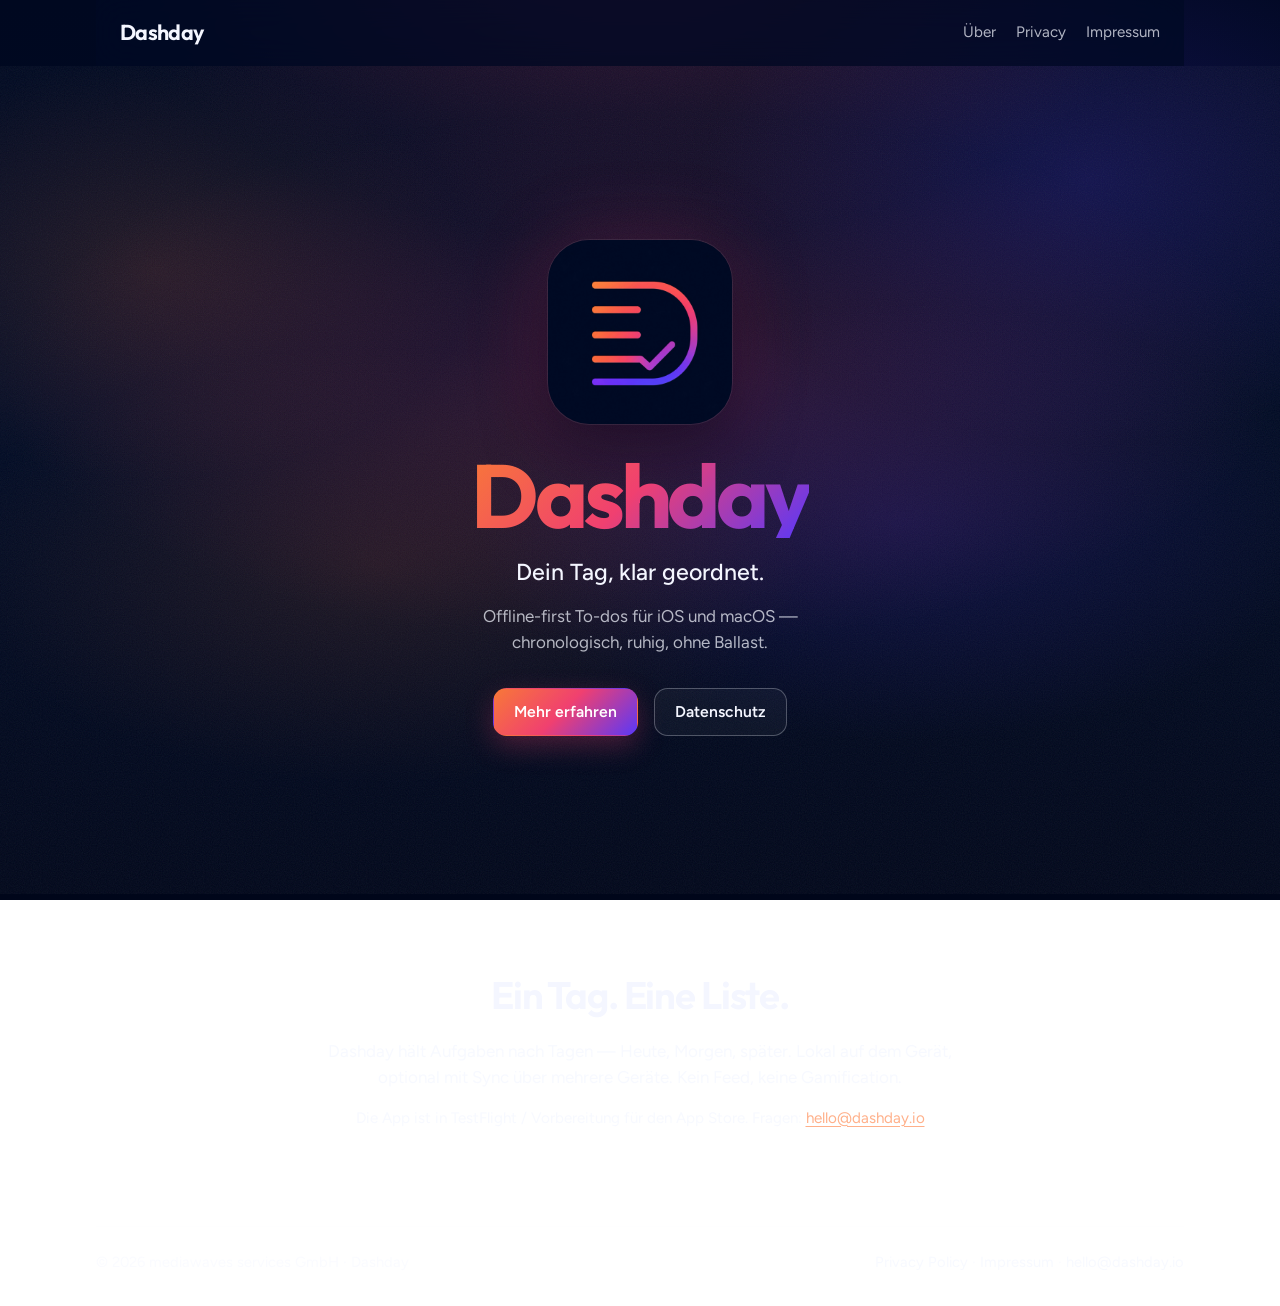
==== index.html @ 045313bf "Add local Impressum page styled like the rest of the site. Co-authored-by: Cursor <cursoragent@curso" ====
<!DOCTYPE html>
<html lang="de">
  <head>
    <meta charset="utf-8" />
    <meta name="viewport" content="width=device-width, initial-scale=1" />
    <title>Dashday — Dein Tag, klar geordnet</title>
    <meta
      name="description"
      content="Dashday ist eine offline-first To-do-App für iOS und macOS. Chronologisch, ruhig, mit optionalem Sync."
    />
    <link rel="canonical" href="https://dashday.io/" />
    <meta property="og:title" content="Dashday" />
    <meta property="og:description" content="Dein Tag, klar geordnet. Offline-first To-dos für iOS und macOS." />
    <meta property="og:url" content="https://dashday.io/" />
    <meta property="og:type" content="website" />
    <meta property="og:image" content="https://dashday.io/assets/icon-512.png" />
    <meta name="theme-color" content="#000a24" />
    <link rel="preconnect" href="https://fonts.googleapis.com" />
    <link rel="preconnect" href="https://fonts.gstatic.com" crossorigin />
    <link
      href="https://fonts.googleapis.com/css2?family=Figtree:wght@400;500;600;700&family=Outfit:wght@500;600;700&display=swap"
      rel="stylesheet"
    />
    <link rel="stylesheet" href="styles.css" />
    <link rel="icon" href="favicon.svg" type="image/svg+xml" />
    <link rel="apple-touch-icon" href="assets/apple-touch-icon.png" />
  </head>
  <body>
    <header class="site-header" id="site-header">
      <a class="brand" href="/">Dashday</a>
      <nav class="nav" aria-label="Primary">
        <a href="#about">Über</a>
        <a href="/privacy/">Privacy</a>
        <a href="/impressum/">Impressum</a>
      </nav>
    </header>

    <main>
      <section class="hero" aria-label="Dashday">
        <div class="hero-atmosphere" aria-hidden="true"></div>
        <div class="hero-inner">
          <img
            class="hero-icon"
            src="assets/icon-512.png"
            width="512"
            height="512"
            alt="Dashday App-Icon"
          />
          <p class="hero-brand">Dashday</p>
          <h1 class="hero-line">Dein Tag, klar geordnet.</h1>
          <p class="hero-sub">
            Offline-first To-dos für iOS und macOS — chronologisch, ruhig, ohne Ballast.
          </p>
          <div class="cta-row">
            <a class="button button-primary" href="#about">Mehr erfahren</a>
            <a class="button button-ghost" href="/privacy/">Datenschutz</a>
          </div>
        </div>
      </section>

      <section class="section" id="about">
        <h2>Ein Tag. Eine Liste.</h2>
        <p>
          Dashday hält Aufgaben nach Tagen — Heute, Morgen, später. Lokal auf dem Gerät,
          optional mit Sync über mehrere Geräte. Kein Feed, keine Gamification.
        </p>
        <p class="section-note">
          Die App ist in TestFlight / Vorbereitung für den App Store. Fragen:
          <a href="mailto:hello@dashday.io">hello@dashday.io</a>
        </p>
      </section>
    </main>

    <footer class="site-footer">
      <span>© <span id="year"></span> mediawaves services GmbH · Dashday</span>
      <span>
        <a href="/privacy/">Privacy Policy</a>
        ·
        <a href="/impressum/">Impressum</a>
        ·
        <a href="mailto:hello@dashday.io">hello@dashday.io</a>
      </span>
    </footer>

    <script>
      document.getElementById("year").textContent = String(new Date().getFullYear());
      const header = document.getElementById("site-header");
      const onScroll = () => header.classList.toggle("is-scrolled", window.scrollY > 8);
      onScroll();
      window.addEventListener("scroll", onScroll, { passive: true });
    </script>
  </body>
</html>
---- styles.css ----
/* Dashday site — palette matched to the app icon */

:root {
  --navy: #000a24;
  --navy-lift: #0a1438;
  --ink: #f4f6ff;
  --ink-soft: rgba(244, 246, 255, 0.72);
  --ink-faint: rgba(244, 246, 255, 0.48);
  --orange: #f87838;
  --magenta: #f04070;
  --violet: #5a38f8;
  --foam: #f4f6ff;
  --line: rgba(244, 246, 255, 0.12);
  --shadow: rgba(0, 4, 24, 0.55);
  --gradient: linear-gradient(135deg, #f87838 0%, #f04070 48%, #5a38f8 100%);
  --font-display: "Outfit", "Segoe UI", sans-serif;
  --font-body: "Figtree", "Segoe UI", sans-serif;
  --max: 68rem;
  --ease: cubic-bezier(0.22, 1, 0.36, 1);
  --radius: 0.85rem;
}

*,
*::before,
*::after {
  box-sizing: border-box;
}

html {
  scroll-behavior: smooth;
}

body {
  margin: 0;
  min-height: 100vh;
  color: var(--ink);
  font-family: var(--font-body);
  font-size: 1.0625rem;
  line-height: 1.55;
  background:
    radial-gradient(900px 520px at 50% -8%, rgba(240, 64, 112, 0.22), transparent 60%),
    radial-gradient(700px 480px at 85% 20%, rgba(90, 56, 248, 0.2), transparent 55%),
    radial-gradient(640px 420px at 12% 30%, rgba(248, 120, 56, 0.14), transparent 50%),
    linear-gradient(180deg, #000820 0%, var(--navy) 45%, #00061a 100%);
  background-attachment: fixed;
}

img {
  max-width: 100%;
  display: block;
}

a {
  color: #ffb08a;
  text-underline-offset: 0.18em;
}

a:hover {
  color: #ffd2bc;
}

.site-header {
  position: sticky;
  top: 0;
  z-index: 20;
  display: flex;
  align-items: center;
  justify-content: space-between;
  gap: 1rem;
  padding: 1rem 1.5rem;
  max-width: var(--max);
  margin: 0 auto;
  backdrop-filter: blur(16px);
  background: rgba(0, 10, 36, 0.72);
  border-bottom: 1px solid transparent;
}

.site-header.is-scrolled {
  border-bottom-color: var(--line);
}

.brand {
  font-family: var(--font-display);
  font-weight: 650;
  font-size: 1.35rem;
  letter-spacing: -0.03em;
  color: var(--ink);
  text-decoration: none;
}

.nav {
  display: flex;
  align-items: center;
  gap: 1.25rem;
  font-size: 0.95rem;
}

.nav a {
  text-decoration: none;
  color: var(--ink-soft);
}

.nav a:hover {
  color: var(--ink);
}

.hero {
  position: relative;
  min-height: min(92vh, 54rem);
  display: grid;
  place-items: center;
  overflow: hidden;
  isolation: isolate;
  padding: 5rem 1.5rem 4rem;
}

.hero-atmosphere {
  position: absolute;
  inset: 0;
  z-index: -1;
  background:
    radial-gradient(ellipse 70% 45% at 50% 38%, rgba(240, 64, 112, 0.18), transparent 70%),
    radial-gradient(ellipse 50% 40% at 30% 60%, rgba(248, 120, 56, 0.12), transparent 65%),
    radial-gradient(ellipse 50% 40% at 70% 55%, rgba(90, 56, 248, 0.16), transparent 65%),
    url("data:image/svg+xml,%3Csvg xmlns='http://www.w3.org/2000/svg' width='160' height='160' viewBox='0 0 160 160'%3E%3Cfilter id='n'%3E%3CfeTurbulence type='fractalNoise' baseFrequency='0.9' numOctaves='2' stitchTiles='stitch'/%3E%3C/filter%3E%3Crect width='160' height='160' filter='url(%23n)' opacity='0.07'/%3E%3C/svg%3E");
  transform: scale(1.02);
  animation: atmosphere-drift 18s var(--ease) infinite alternate;
}

@keyframes atmosphere-drift {
  from { transform: scale(1.02) translate3d(0, 0, 0); }
  to { transform: scale(1.05) translate3d(0, -1.2%, 0); }
}

.hero-inner {
  width: min(100%, 36rem);
  text-align: center;
  display: flex;
  flex-direction: column;
  align-items: center;
}

.hero-icon {
  width: clamp(7.5rem, 28vw, 11.5rem);
  height: auto;
  border-radius: 22.5%;
  box-shadow:
    0 0 0 1px rgba(244, 246, 255, 0.08),
    0 28px 60px var(--shadow),
    0 0 80px rgba(240, 64, 112, 0.22);
  margin: 0 0 1.75rem;
  opacity: 0;
  animation: rise 0.95s var(--ease) 0.05s forwards, icon-glow 6s ease-in-out 1s infinite alternate;
}

@keyframes icon-glow {
  from {
    box-shadow:
      0 0 0 1px rgba(244, 246, 255, 0.08),
      0 28px 60px var(--shadow),
      0 0 70px rgba(248, 120, 56, 0.18);
  }
  to {
    box-shadow:
      0 0 0 1px rgba(244, 246, 255, 0.1),
      0 32px 70px var(--shadow),
      0 0 95px rgba(90, 56, 248, 0.28);
  }
}

.hero-brand {
  font-family: var(--font-display);
  font-size: clamp(3.2rem, 11vw, 5.6rem);
  font-weight: 700;
  letter-spacing: -0.045em;
  line-height: 0.95;
  margin: 0 0 1.1rem;
  background: var(--gradient);
  -webkit-background-clip: text;
  background-clip: text;
  color: transparent;
  opacity: 0;
  animation: rise 0.9s var(--ease) 0.18s forwards;
}

.hero-line {
  font-size: clamp(1.15rem, 2.4vw, 1.45rem);
  font-weight: 500;
  max-width: 28ch;
  margin: 0 0 0.75rem;
  color: var(--ink);
  opacity: 0;
  animation: rise 0.9s var(--ease) 0.32s forwards;
}

.hero-sub {
  margin: 0 0 2rem;
  color: var(--ink-soft);
  max-width: 36ch;
  opacity: 0;
  animation: rise 0.9s var(--ease) 0.45s forwards;
}

.cta-row {
  display: flex;
  flex-wrap: wrap;
  justify-content: center;
  gap: 0.75rem 1rem;
  opacity: 0;
  animation: rise 0.9s var(--ease) 0.58s forwards;
}

@keyframes rise {
  from {
    opacity: 0;
    transform: translate3d(0, 1.25rem, 0);
  }
  to {
    opacity: 1;
    transform: translate3d(0, 0, 0);
  }
}

.button {
  display: inline-flex;
  align-items: center;
  justify-content: center;
  min-height: 2.85rem;
  padding: 0.7rem 1.25rem;
  border-radius: var(--radius);
  border: 1px solid transparent;
  font-weight: 600;
  font-size: 0.98rem;
  text-decoration: none;
  transition: transform 0.25s var(--ease), background 0.25s var(--ease), border-color 0.25s var(--ease), box-shadow 0.25s var(--ease);
}

.button:hover {
  transform: translateY(-1px);
}

.button-primary {
  background: var(--gradient);
  color: #fff;
  box-shadow: 0 10px 28px rgba(240, 64, 112, 0.28);
}

.button-primary:hover {
  color: #fff;
  box-shadow: 0 14px 34px rgba(90, 56, 248, 0.35);
}

.button-ghost {
  border-color: rgba(244, 246, 255, 0.28);
  color: var(--ink);
  background: rgba(244, 246, 255, 0.04);
}

.button-ghost:hover {
  border-color: rgba(244, 246, 255, 0.5);
  color: #fff;
  background: rgba(244, 246, 255, 0.08);
}

.section {
  width: min(100% - 3rem, 40rem);
  margin: 0 auto;
  padding: 4.5rem 0 1rem;
  text-align: center;
}

.section h2 {
  font-family: var(--font-display);
  font-size: clamp(1.8rem, 4vw, 2.4rem);
  font-weight: 650;
  letter-spacing: -0.03em;
  margin: 0 0 0.75rem;
}

.section p {
  margin: 0 0 1rem;
  color: var(--ink-soft);
}

.section-note {
  font-size: 0.95rem;
  color: var(--ink-faint);
}

.site-footer {
  width: min(100% - 3rem, var(--max));
  margin: 4rem auto 2rem;
  padding-top: 1.5rem;
  border-top: 1px solid var(--line);
  display: flex;
  flex-wrap: wrap;
  gap: 0.75rem 1.5rem;
  justify-content: space-between;
  color: var(--ink-faint);
  font-size: 0.92rem;
}

.site-footer a {
  text-decoration: none;
  color: var(--ink-soft);
}

.site-footer a:hover {
  text-decoration: underline;
  color: var(--ink);
}

/* Privacy */

.page {
  width: min(100% - 3rem, 42rem);
  margin: 0 auto;
  padding: 2.5rem 0 4rem;
}

.page h1 {
  font-family: var(--font-display);
  font-size: clamp(2.2rem, 6vw, 3.2rem);
  letter-spacing: -0.035em;
  margin: 0 0 0.5rem;
}

.page .meta {
  color: var(--ink-faint);
  margin: 0 0 2rem;
  font-size: 0.95rem;
}

.page h2 {
  font-family: var(--font-display);
  font-size: 1.35rem;
  margin: 2rem 0 0.6rem;
  letter-spacing: -0.02em;
}

.page p,
.page li {
  color: var(--ink-soft);
}

.page ul {
  padding-left: 1.2rem;
}

.page li {
  margin-bottom: 0.35rem;
}

.page code {
  font-size: 0.92em;
  padding: 0.1em 0.35em;
  border-radius: 0.35rem;
  background: rgba(244, 246, 255, 0.08);
}

.lang-switch {
  display: inline-flex;
  gap: 0.35rem;
  margin: 0 0 1.5rem;
  padding: 0.2rem;
  border-radius: var(--radius);
  background: rgba(244, 246, 255, 0.06);
}

.lang-switch button {
  appearance: none;
  border: 0;
  background: transparent;
  color: var(--ink-soft);
  font: inherit;
  font-weight: 600;
  font-size: 0.9rem;
  padding: 0.4rem 0.85rem;
  border-radius: calc(var(--radius) - 0.15rem);
  cursor: pointer;
}

.lang-switch button[aria-pressed="true"] {
  background: var(--navy-lift);
  color: var(--ink);
  box-shadow: inset 0 0 0 1px var(--line);
}

.privacy-panel[hidden] {
  display: none;
}

@media (prefers-reduced-motion: reduce) {
  .hero-atmosphere,
  .hero-icon,
  .hero-brand,
  .hero-line,
  .hero-sub,
  .cta-row {
    animation: none !important;
    opacity: 1 !important;
    transform: none !important;
  }
}
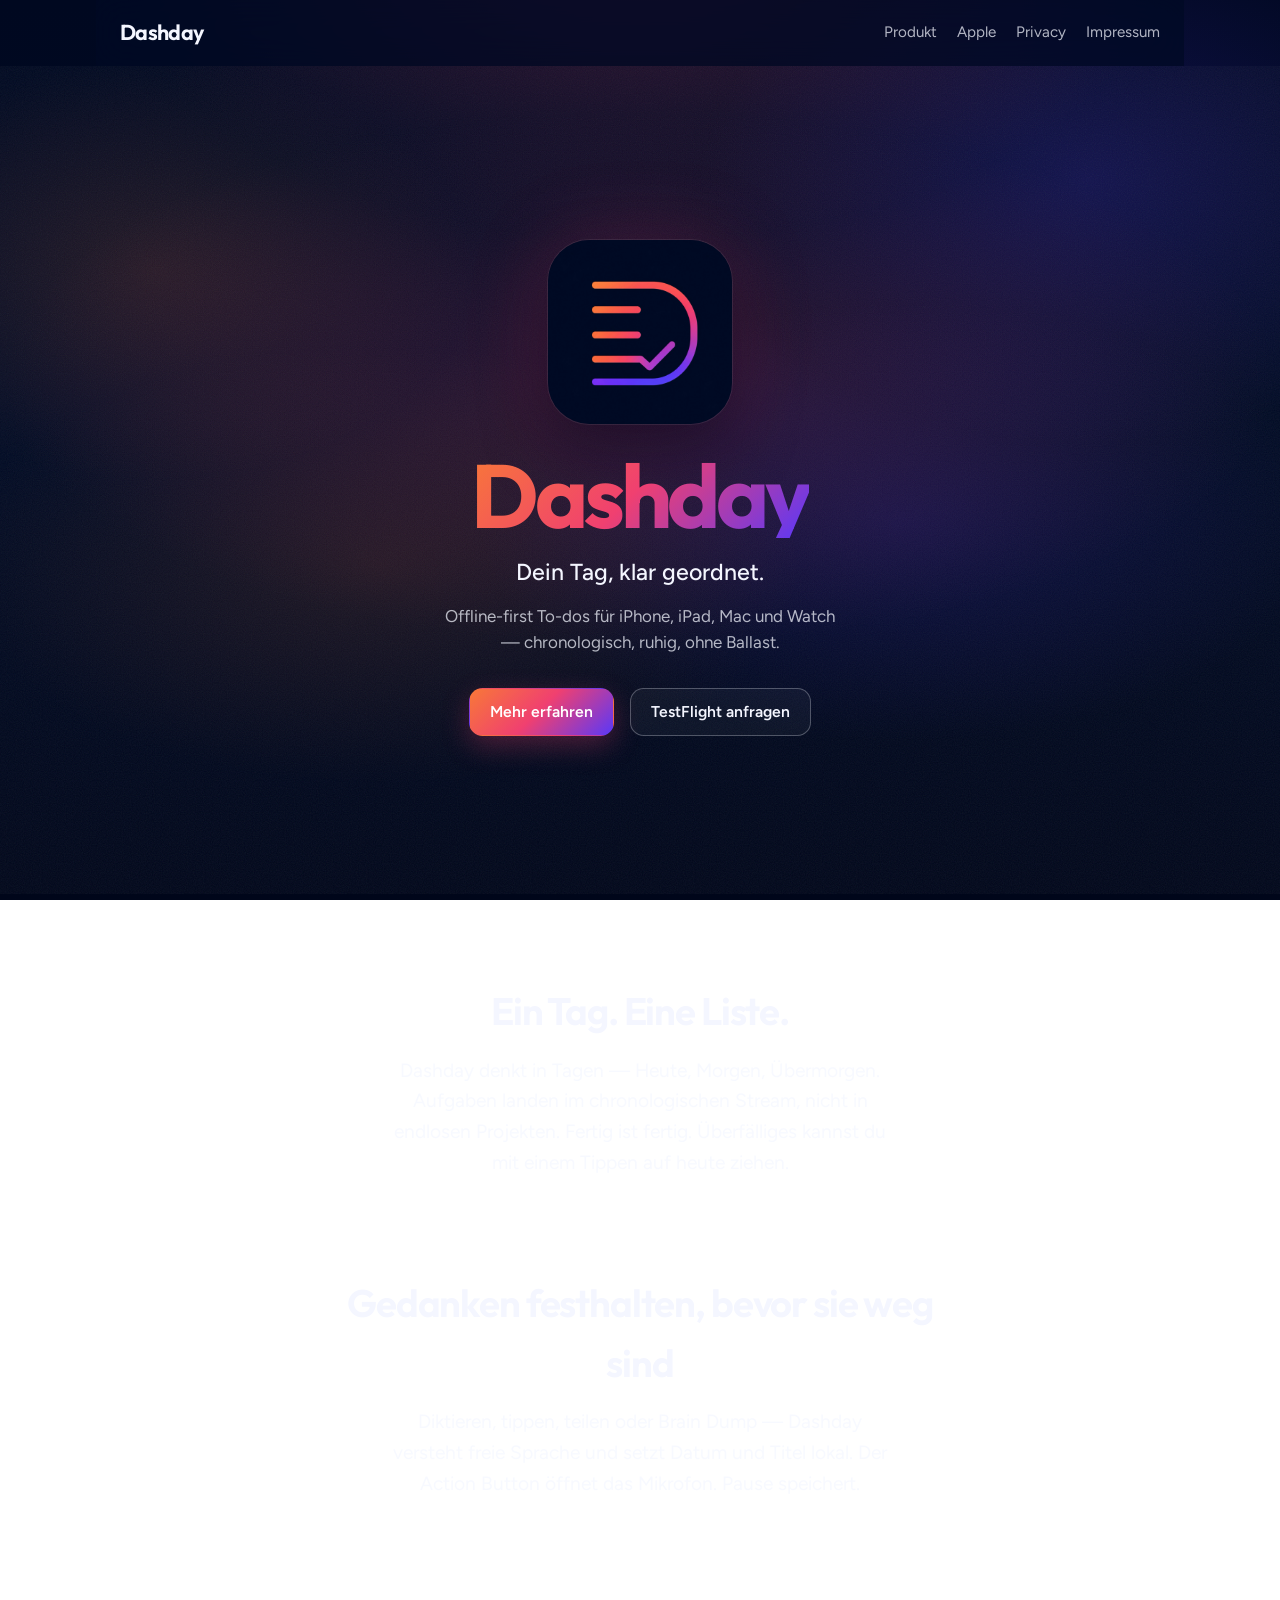
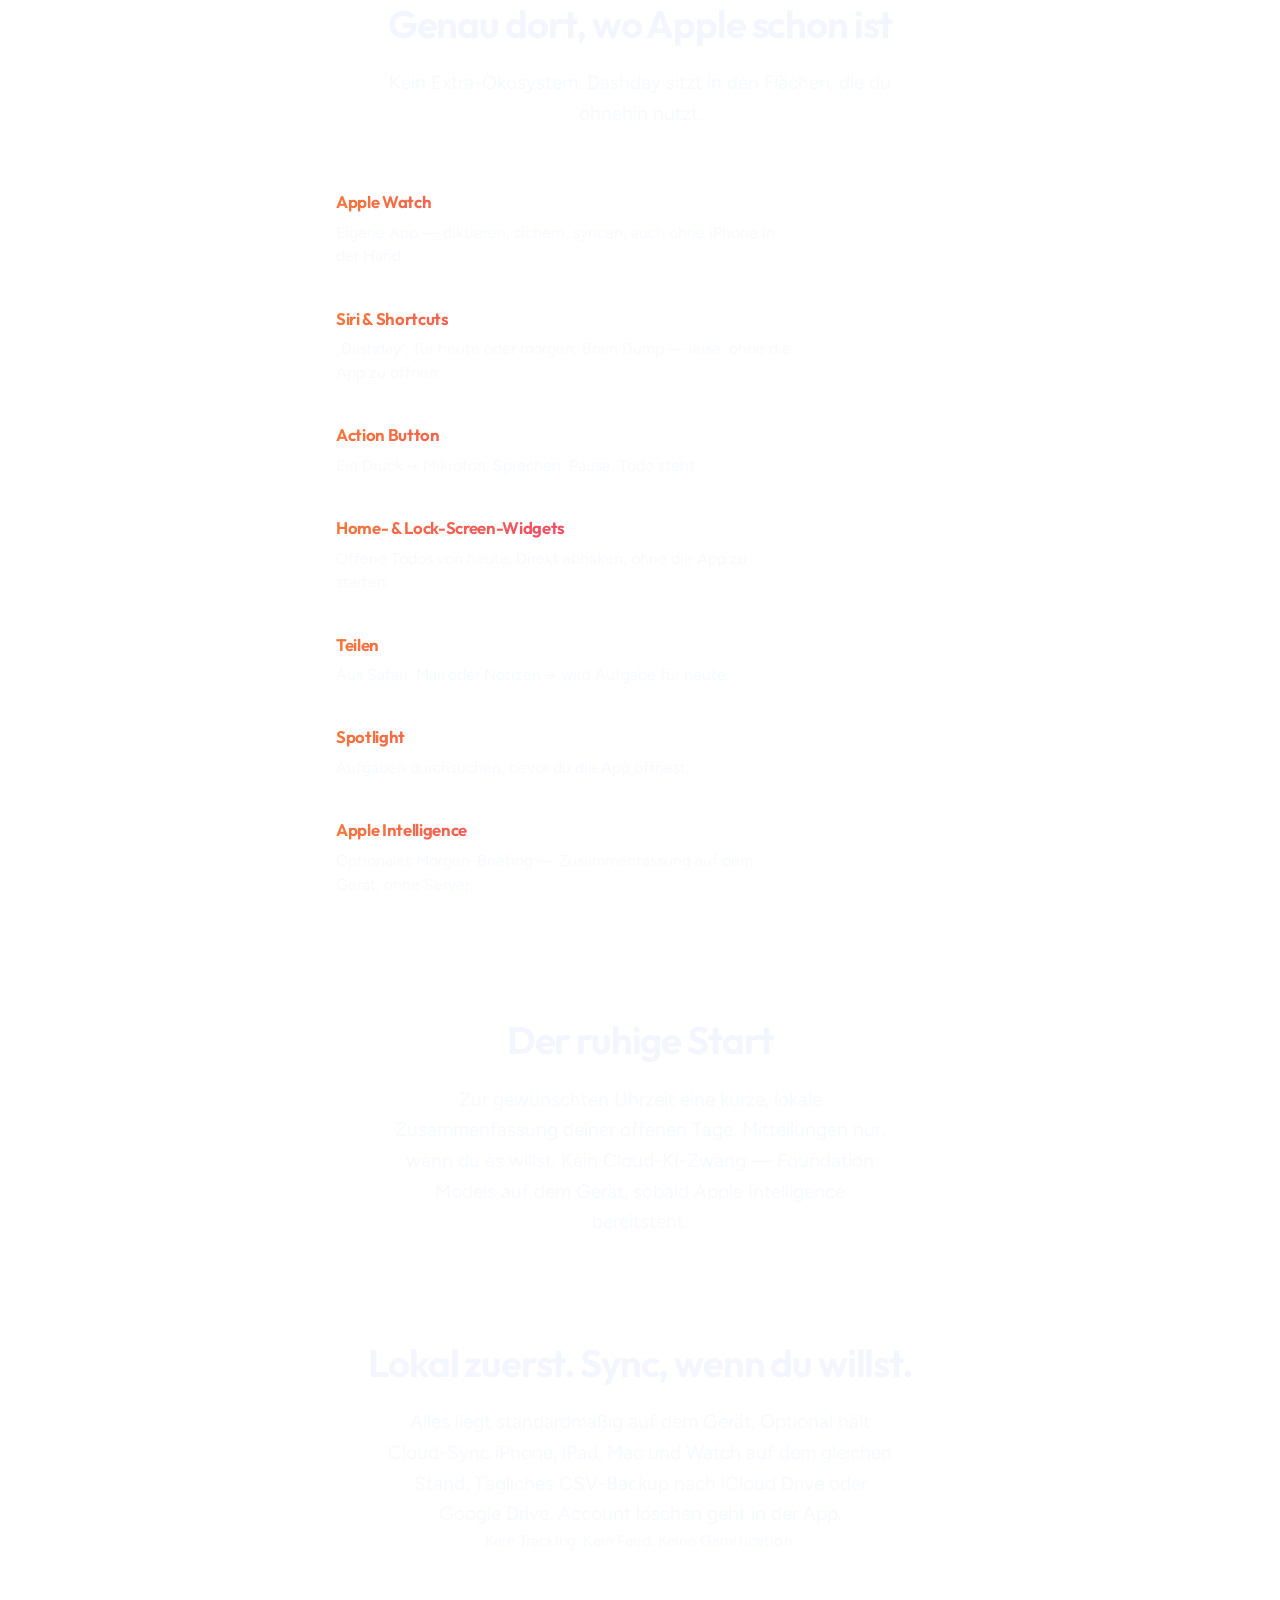
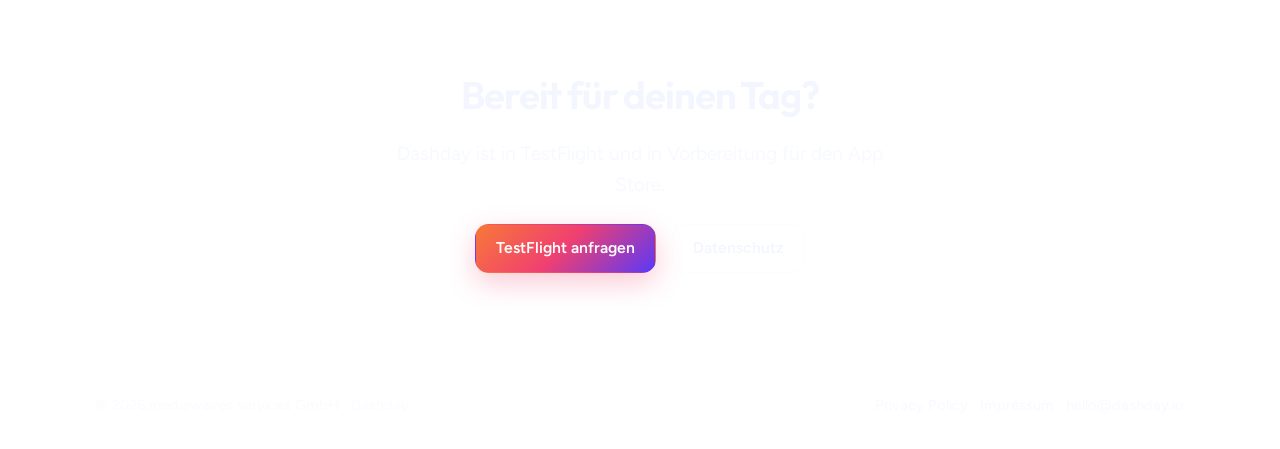
==== commit 68a13386: "Present Dashday USPs and Apple surfaces on the landing page. Hero stays brand-first; following secti" ====
--- a/index.html
+++ b/index.html
@@ -6,11 +6,14 @@
     <title>Dashday — Dein Tag, klar geordnet</title>
     <meta
       name="description"
-      content="Dashday ist eine offline-first To-do-App für iOS und macOS. Chronologisch, ruhig, mit optionalem Sync."
+      content="Dashday: Offline-first To-dos für iPhone, iPad, Mac und Apple Watch. Heute &amp; Morgen klar sortiert — mit Siri, Widgets, Action Button und lokalem Morgen-Briefing."
     />
     <link rel="canonical" href="https://dashday.io/" />
-    <meta property="og:title" content="Dashday" />
-    <meta property="og:description" content="Dein Tag, klar geordnet. Offline-first To-dos für iOS und macOS." />
+    <meta property="og:title" content="Dashday — Dein Tag, klar geordnet" />
+    <meta
+      property="og:description"
+      content="Offline-first To-dos für Apple-Geräte. Erfassen mit Siri, Watch, Widget &amp; Action Button. Optional Sync. Lokal und ruhig."
+    />
     <meta property="og:url" content="https://dashday.io/" />
     <meta property="og:type" content="website" />
     <meta property="og:image" content="https://dashday.io/assets/icon-512.png" />
@@ -29,7 +32,8 @@
     <header class="site-header" id="site-header">
       <a class="brand" href="/">Dashday</a>
       <nav class="nav" aria-label="Primary">
-        <a href="#about">Über</a>
+        <a href="#tag">Produkt</a>
+        <a href="#apple">Apple</a>
         <a href="/privacy/">Privacy</a>
         <a href="/impressum/">Impressum</a>
       </nav>
@@ -44,30 +48,105 @@
             src="assets/icon-512.png"
             width="512"
             height="512"
-            alt="Dashday App-Icon"
+            alt=""
           />
           <p class="hero-brand">Dashday</p>
           <h1 class="hero-line">Dein Tag, klar geordnet.</h1>
           <p class="hero-sub">
-            Offline-first To-dos für iOS und macOS — chronologisch, ruhig, ohne Ballast.
+            Offline-first To-dos für iPhone, iPad, Mac und Watch — chronologisch, ruhig, ohne Ballast.
           </p>
           <div class="cta-row">
-            <a class="button button-primary" href="#about">Mehr erfahren</a>
-            <a class="button button-ghost" href="/privacy/">Datenschutz</a>
+            <a class="button button-primary" href="#tag">Mehr erfahren</a>
+            <a class="button button-ghost" href="mailto:hello@dashday.io">TestFlight anfragen</a>
           </div>
         </div>
       </section>
 
-      <section class="section" id="about">
+      <section class="section section-wide" id="tag">
         <h2>Ein Tag. Eine Liste.</h2>
-        <p>
-          Dashday hält Aufgaben nach Tagen — Heute, Morgen, später. Lokal auf dem Gerät,
-          optional mit Sync über mehrere Geräte. Kein Feed, keine Gamification.
+        <p class="lead">
+          Dashday denkt in Tagen — Heute, Morgen, Übermorgen. Aufgaben landen im
+          chronologischen Stream, nicht in endlosen Projekten. Fertig ist fertig.
+          Überfälliges kannst du mit einem Tippen auf heute ziehen.
+        </p>
+      </section>
+
+      <section class="section section-wide" id="capture">
+        <h2>Gedanken festhalten, bevor sie weg sind</h2>
+        <p class="lead">
+          Diktieren, tippen, teilen oder Brain Dump — Dashday versteht freie Sprache
+          und setzt Datum und Titel lokal. Der Action Button öffnet das Mikrofon.
+          Pause speichert.
+        </p>
+      </section>
+
+      <section class="section section-wide" id="apple">
+        <h2>Genau dort, wo Apple schon ist</h2>
+        <p class="lead">
+          Kein Extra-Ökosystem. Dashday sitzt in den Flächen, die du ohnehin nutzt.
+        </p>
+        <ul class="surface-list">
+          <li>
+            <span class="surface-name">Apple Watch</span>
+            <span class="surface-desc">Eigene App — diktieren, sichern, syncen, auch ohne iPhone in der Hand.</span>
+          </li>
+          <li>
+            <span class="surface-name">Siri &amp; Shortcuts</span>
+            <span class="surface-desc">„Dashday“, für heute oder morgen, Brain Dump — leise, ohne die App zu öffnen.</span>
+          </li>
+          <li>
+            <span class="surface-name">Action Button</span>
+            <span class="surface-desc">Ein Druck → Mikrofon. Sprechen, Pause, Todo steht.</span>
+          </li>
+          <li>
+            <span class="surface-name">Home- &amp; Lock-Screen-Widgets</span>
+            <span class="surface-desc">Offene Todos von heute. Direkt abhaken, ohne die App zu starten.</span>
+          </li>
+          <li>
+            <span class="surface-name">Teilen</span>
+            <span class="surface-desc">Aus Safari, Mail oder Notizen → wird Aufgabe für heute.</span>
+          </li>
+          <li>
+            <span class="surface-name">Spotlight</span>
+            <span class="surface-desc">Aufgaben durchsuchen, bevor du die App öffnest.</span>
+          </li>
+          <li>
+            <span class="surface-name">Apple Intelligence</span>
+            <span class="surface-desc">Optionales Morgen-Briefing — Zusammenfassung auf dem Gerät, ohne Server.</span>
+          </li>
+        </ul>
+      </section>
+
+      <section class="section section-wide" id="briefing">
+        <h2>Der ruhige Start</h2>
+        <p class="lead">
+          Zur gewünschten Uhrzeit eine kurze, lokale Zusammenfassung deiner offenen
+          Tage. Mitteilungen nur, wenn du es willst. Kein Cloud-KI-Zwang —
+          Foundation Models auf dem Gerät, sobald Apple Intelligence bereitsteht.
+        </p>
+      </section>
+
+      <section class="section section-wide" id="sync">
+        <h2>Lokal zuerst. Sync, wenn du willst.</h2>
+        <p class="lead">
+          Alles liegt standardmäßig auf dem Gerät. Optional hält Cloud-Sync iPhone,
+          iPad, Mac und Watch auf dem gleichen Stand. Tägliches CSV-Backup nach
+          iCloud Drive oder Google Drive. Account löschen geht in der App.
         </p>
         <p class="section-note">
-          Die App ist in TestFlight / Vorbereitung für den App Store. Fragen:
-          <a href="mailto:hello@dashday.io">hello@dashday.io</a>
+          Kein Tracking. Kein Feed. Keine Gamification.
         </p>
+      </section>
+
+      <section class="section section-wide section-closing" id="cta">
+        <h2>Bereit für deinen Tag?</h2>
+        <p class="lead">
+          Dashday ist in TestFlight und in Vorbereitung für den App Store.
+        </p>
+        <div class="cta-row cta-row-static">
+          <a class="button button-primary" href="mailto:hello@dashday.io?subject=Dashday%20TestFlight">TestFlight anfragen</a>
+          <a class="button button-ghost" href="/privacy/">Datenschutz</a>
+        </div>
       </section>
     </main>
 
--- a/styles.css
+++ b/styles.css
@@ -269,12 +269,21 @@
   text-align: center;
 }
 
+.section-wide {
+  width: min(100% - 3rem, 38rem);
+  padding: 5.5rem 0 0.5rem;
+}
+
+.section-closing {
+  padding-bottom: 2rem;
+}
+
 .section h2 {
   font-family: var(--font-display);
   font-size: clamp(1.8rem, 4vw, 2.4rem);
   font-weight: 650;
   letter-spacing: -0.03em;
-  margin: 0 0 0.75rem;
+  margin: 0 0 0.85rem;
 }
 
 .section p {
@@ -282,9 +291,65 @@
   color: var(--ink-soft);
 }
 
+.section .lead {
+  margin: 0 auto;
+  max-width: 42ch;
+  font-size: clamp(1.05rem, 2.2vw, 1.2rem);
+  line-height: 1.6;
+  color: var(--ink-soft);
+}
+
 .section-note {
+  margin-top: 1.25rem;
   font-size: 0.95rem;
   color: var(--ink-faint);
+  letter-spacing: 0.01em;
+}
+
+.surface-list {
+  list-style: none;
+  margin: 2.5rem 0 0;
+  padding: 0;
+  text-align: left;
+  border-top: 1px solid var(--line);
+}
+
+.surface-list li {
+  display: grid;
+  gap: 0.35rem;
+  padding: 1.15rem 0;
+  border-bottom: 1px solid var(--line);
+}
+
+.surface-name {
+  font-family: var(--font-display);
+  font-weight: 650;
+  font-size: 1.05rem;
+  letter-spacing: -0.02em;
+  background: var(--gradient);
+  -webkit-background-clip: text;
+  background-clip: text;
+  color: transparent;
+}
+
+@supports not ((-webkit-background-clip: text) or (background-clip: text)) {
+  .surface-name {
+    color: #ffb08a;
+    background: none;
+  }
+}
+
+.surface-desc {
+  color: var(--ink-soft);
+  font-size: 0.98rem;
+  line-height: 1.5;
+  max-width: 46ch;
+}
+
+.cta-row-static {
+  opacity: 1;
+  animation: none;
+  margin-top: 1.5rem;
 }
 
 .site-footer {
@@ -396,7 +461,8 @@
   .hero-brand,
   .hero-line,
   .hero-sub,
-  .cta-row {
+  .cta-row,
+  .surface-list li {
     animation: none !important;
     opacity: 1 !important;
     transform: none !important;
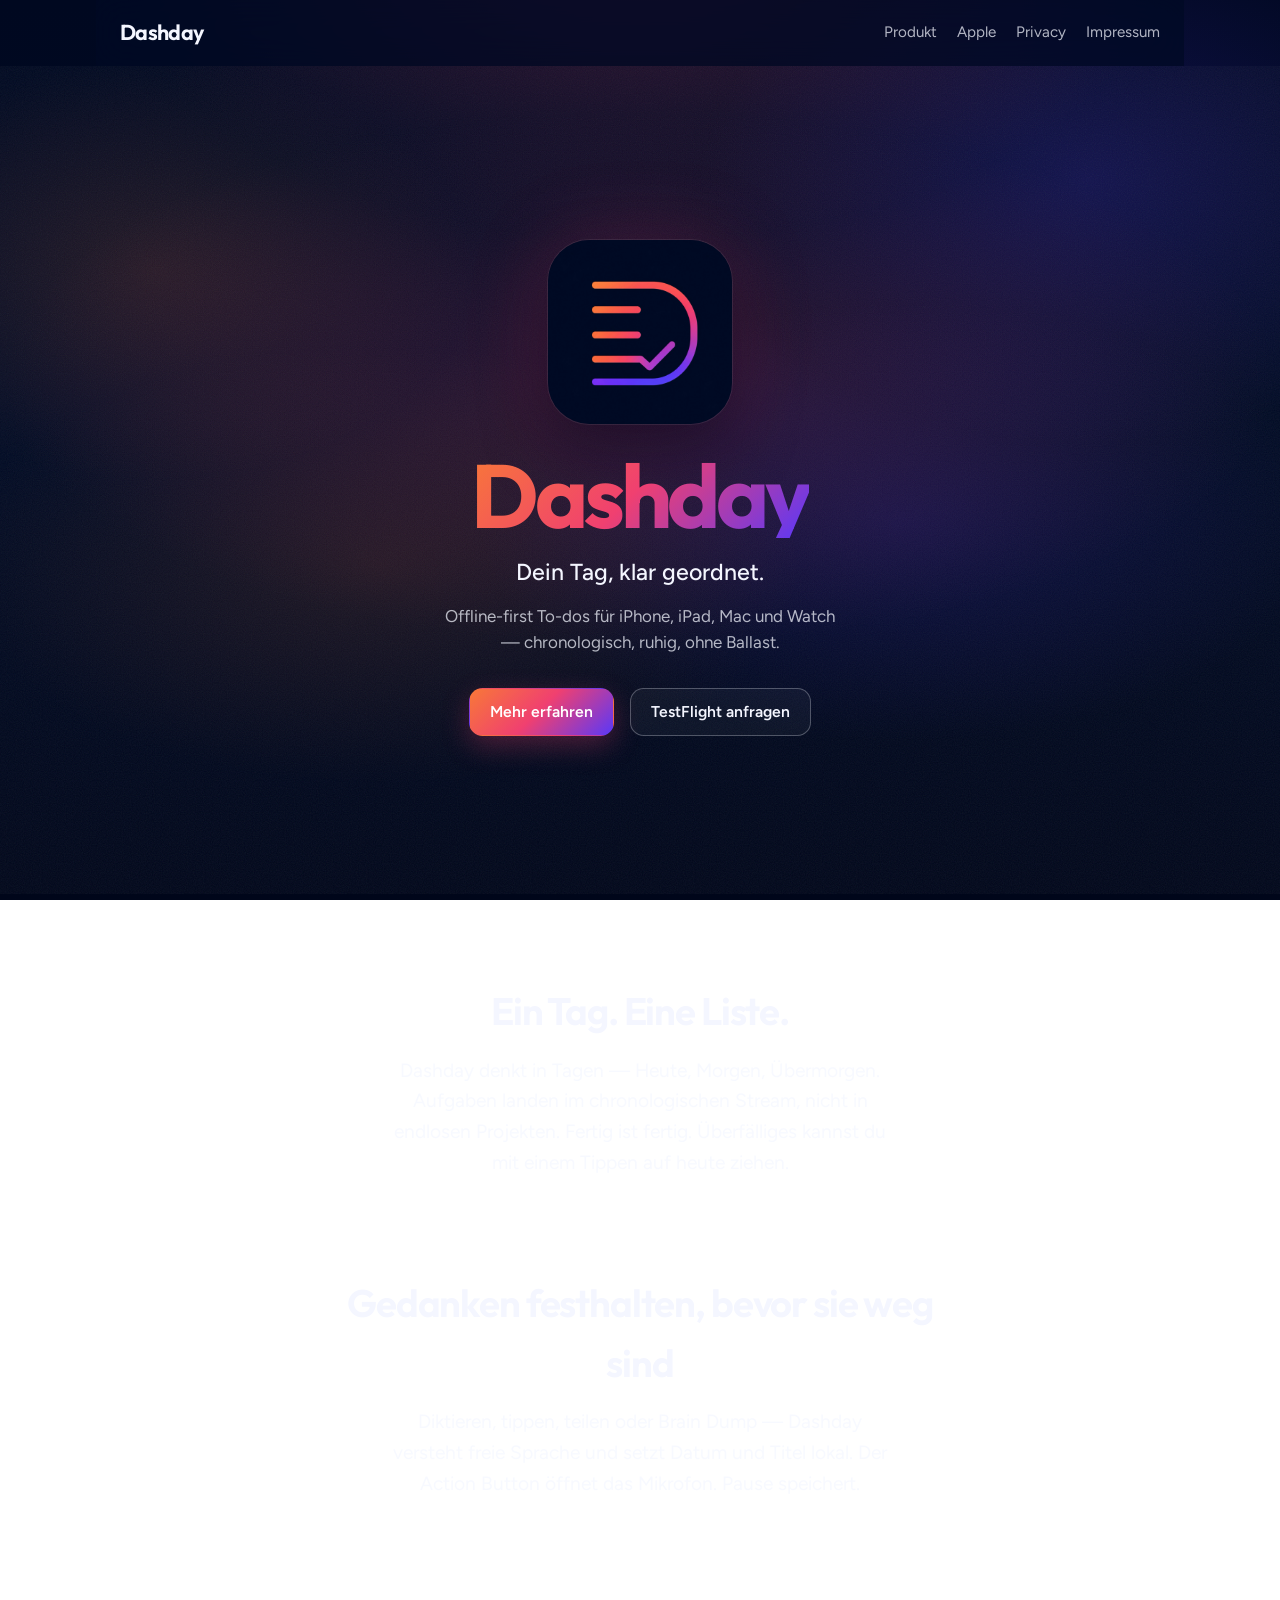
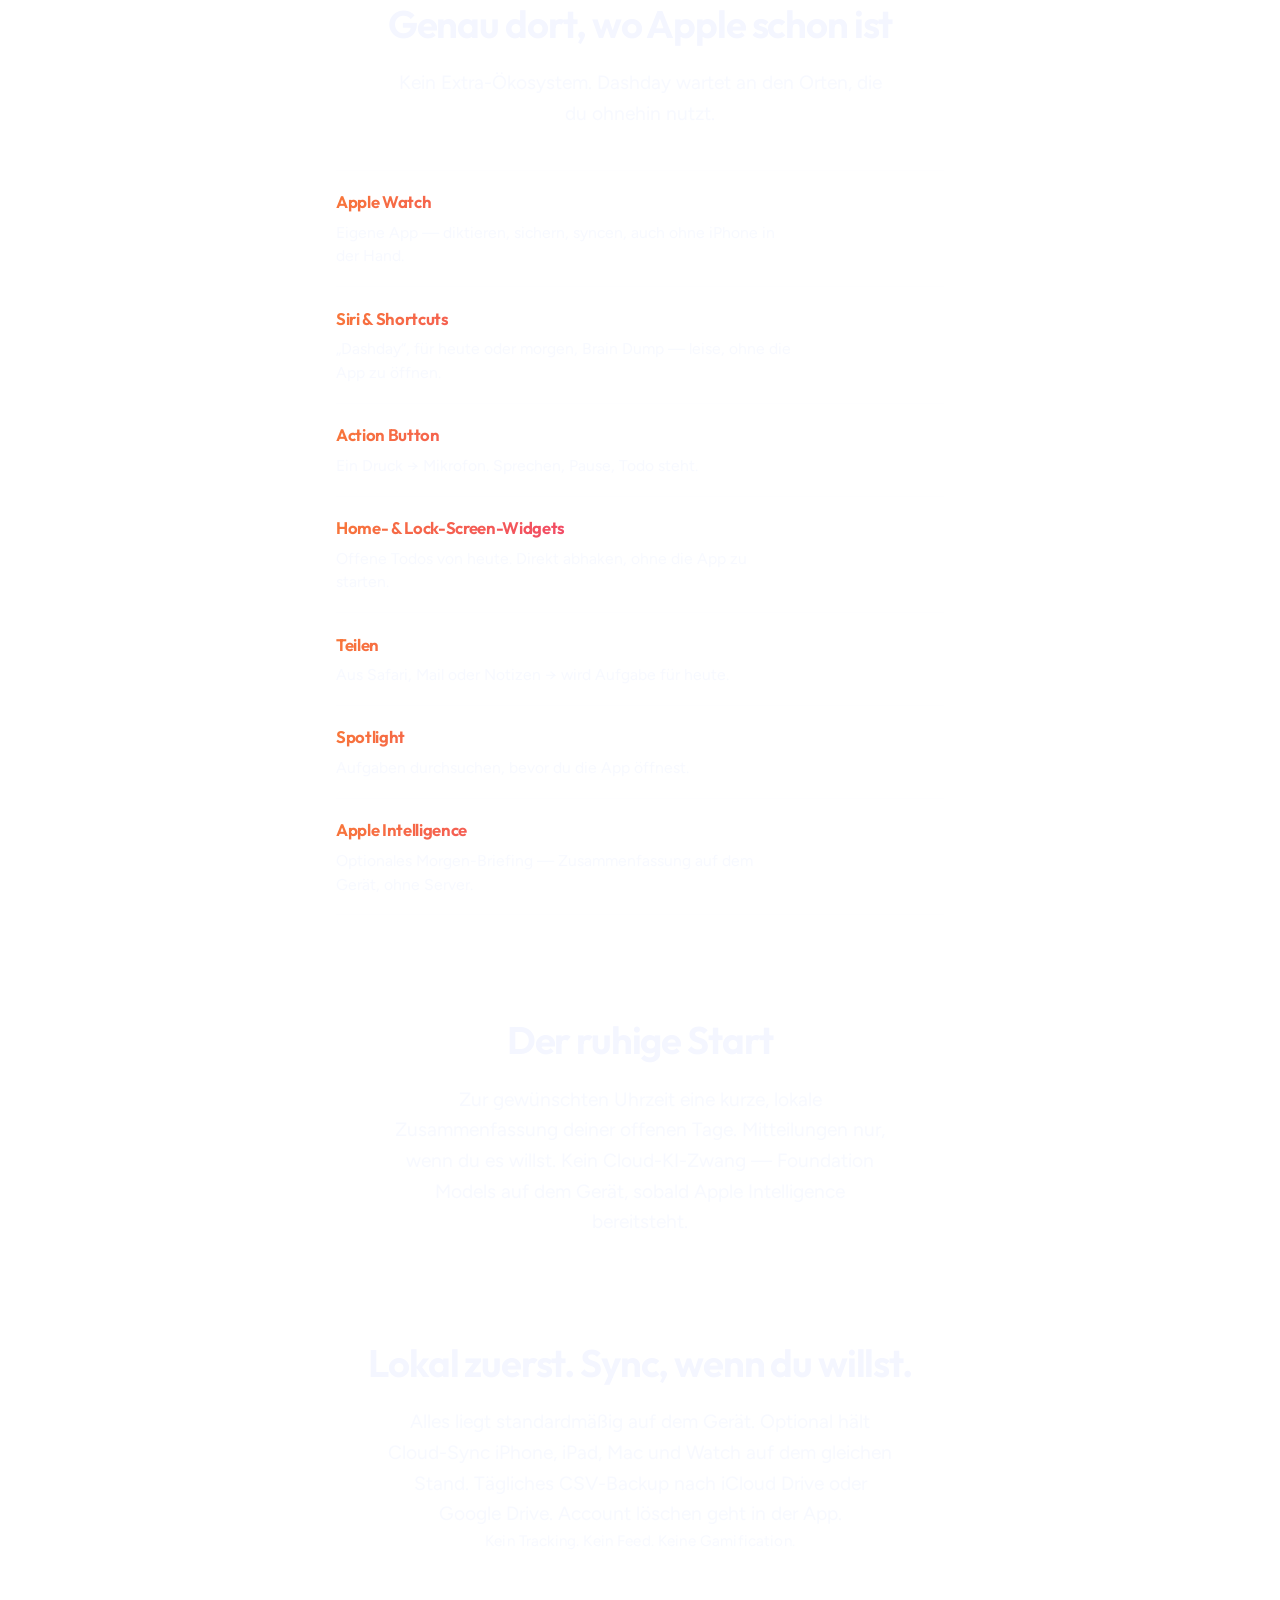
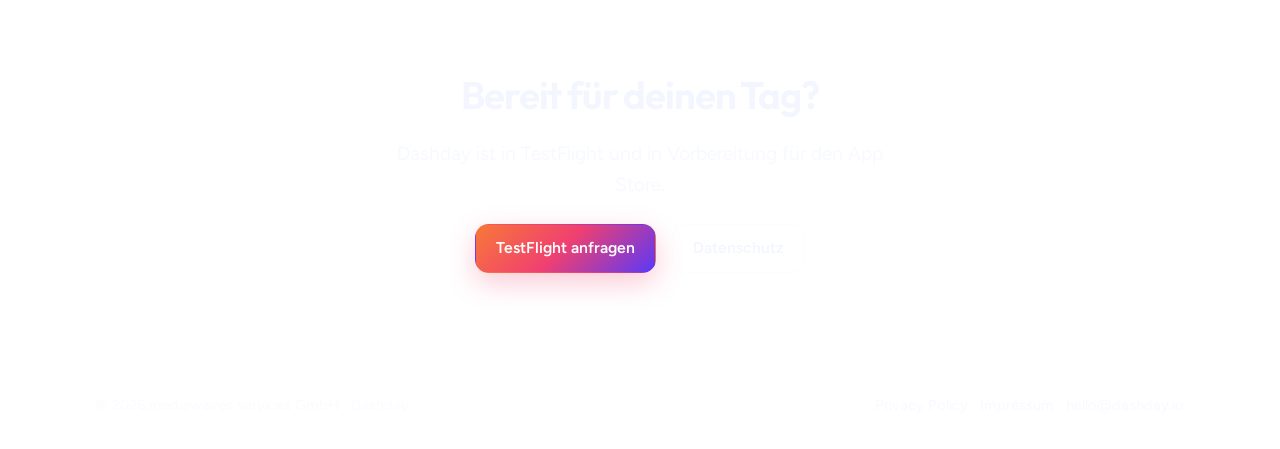
==== commit d956b6c3: "Soften Apple-surfaces copy: Dashday waits where you already are. Co-authored-by: Cursor <cursoragent" ====
--- a/index.html
+++ b/index.html
@@ -83,7 +83,7 @@
       <section class="section section-wide" id="apple">
         <h2>Genau dort, wo Apple schon ist</h2>
         <p class="lead">
-          Kein Extra-Ökosystem. Dashday sitzt in den Flächen, die du ohnehin nutzt.
+          Kein Extra-Ökosystem. Dashday wartet an den Orten, die du ohnehin nutzt.
         </p>
         <ul class="surface-list">
           <li>
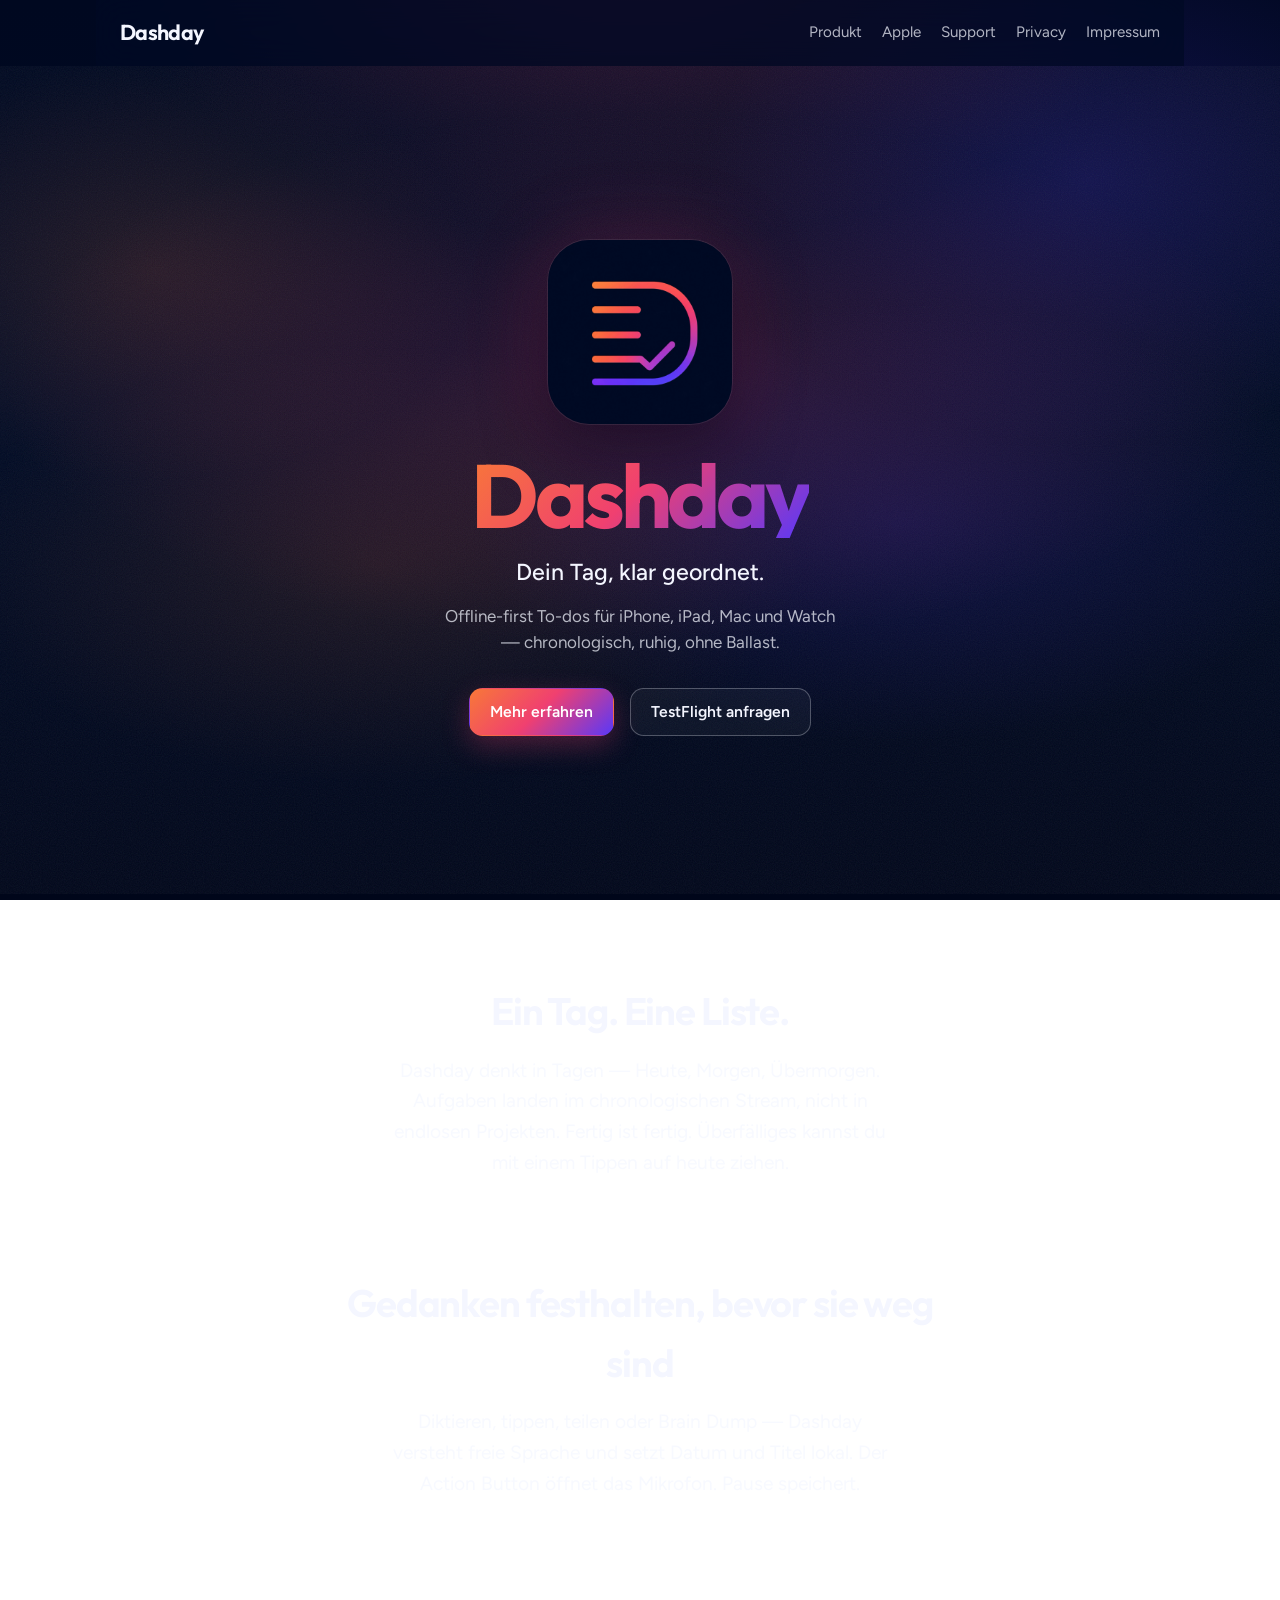
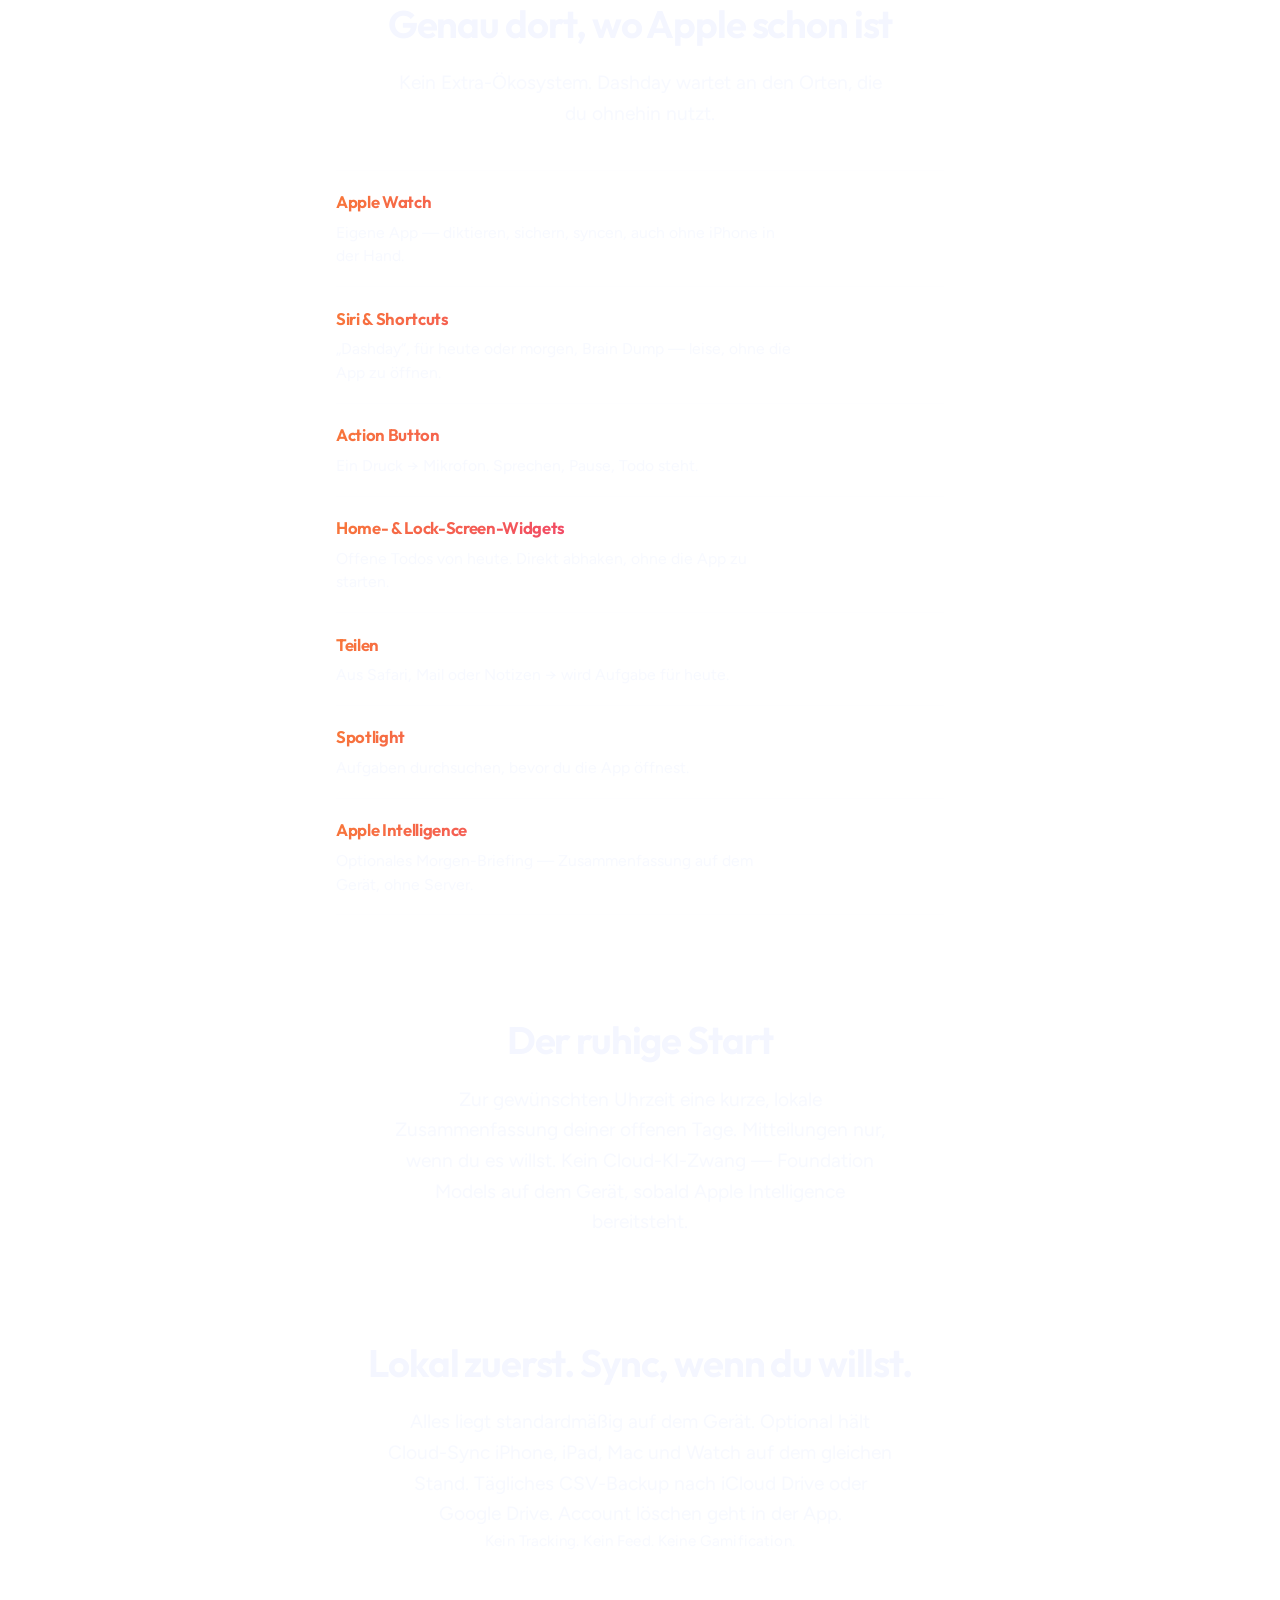
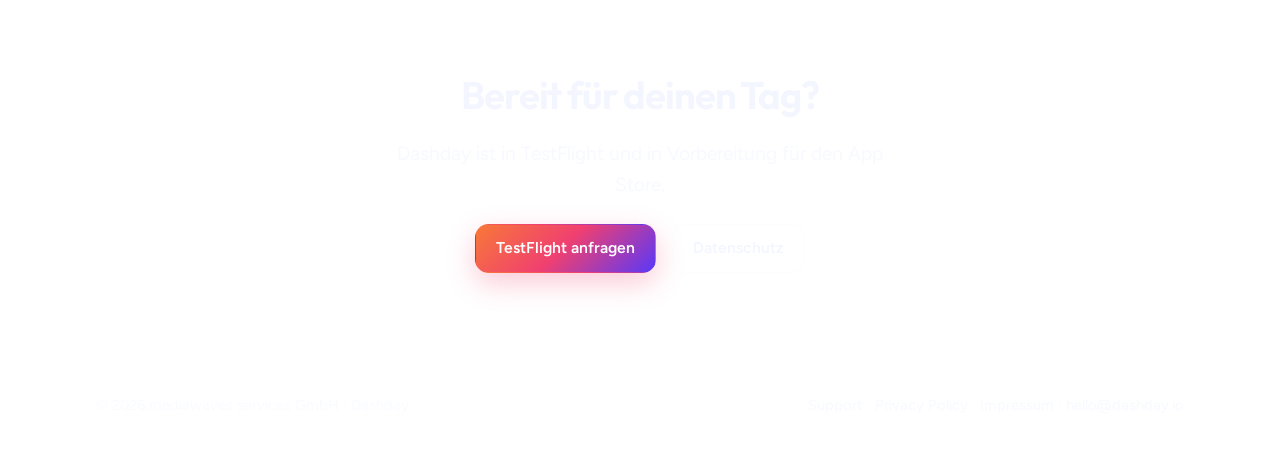
==== commit 95632f4d: "Add Support FAQ (DE/EN) and obfuscate contact email via JS. Co-authored-by: Cursor <cursoragent@curs" ====
--- a/index.html
+++ b/index.html
@@ -34,6 +34,7 @@
       <nav class="nav" aria-label="Primary">
         <a href="#tag">Produkt</a>
         <a href="#apple">Apple</a>
+        <a href="/support/">Support</a>
         <a href="/privacy/">Privacy</a>
         <a href="/impressum/">Impressum</a>
       </nav>
@@ -57,7 +58,14 @@
           </p>
           <div class="cta-row">
             <a class="button button-primary" href="#tag">Mehr erfahren</a>
-            <a class="button button-ghost" href="mailto:hello@dashday.io">TestFlight anfragen</a>
+            <a
+              class="button button-ghost"
+              data-mail="support"
+              data-label="TestFlight anfragen"
+              data-subject="Dashday TestFlight"
+              href="#"
+              >TestFlight anfragen</a
+            >
           </div>
         </div>
       </section>
@@ -144,7 +152,14 @@
           Dashday ist in TestFlight und in Vorbereitung für den App Store.
         </p>
         <div class="cta-row cta-row-static">
-          <a class="button button-primary" href="mailto:hello@dashday.io?subject=Dashday%20TestFlight">TestFlight anfragen</a>
+          <a
+            class="button button-primary"
+            data-mail="support"
+            data-label="TestFlight anfragen"
+            data-subject="Dashday TestFlight"
+            href="#"
+            >TestFlight anfragen</a
+          >
           <a class="button button-ghost" href="/privacy/">Datenschutz</a>
         </div>
       </section>
@@ -153,14 +168,17 @@
     <footer class="site-footer">
       <span>© <span id="year"></span> mediawaves services GmbH · Dashday</span>
       <span>
+        <a href="/support/">Support</a>
+        ·
         <a href="/privacy/">Privacy Policy</a>
         ·
         <a href="/impressum/">Impressum</a>
         ·
-        <a href="mailto:hello@dashday.io">hello@dashday.io</a>
+        <span data-mail="support"></span>
       </span>
     </footer>
 
+    <script src="assets/contact.js" defer></script>
     <script>
       document.getElementById("year").textContent = String(new Date().getFullYear());
       const header = document.getElementById("site-header");
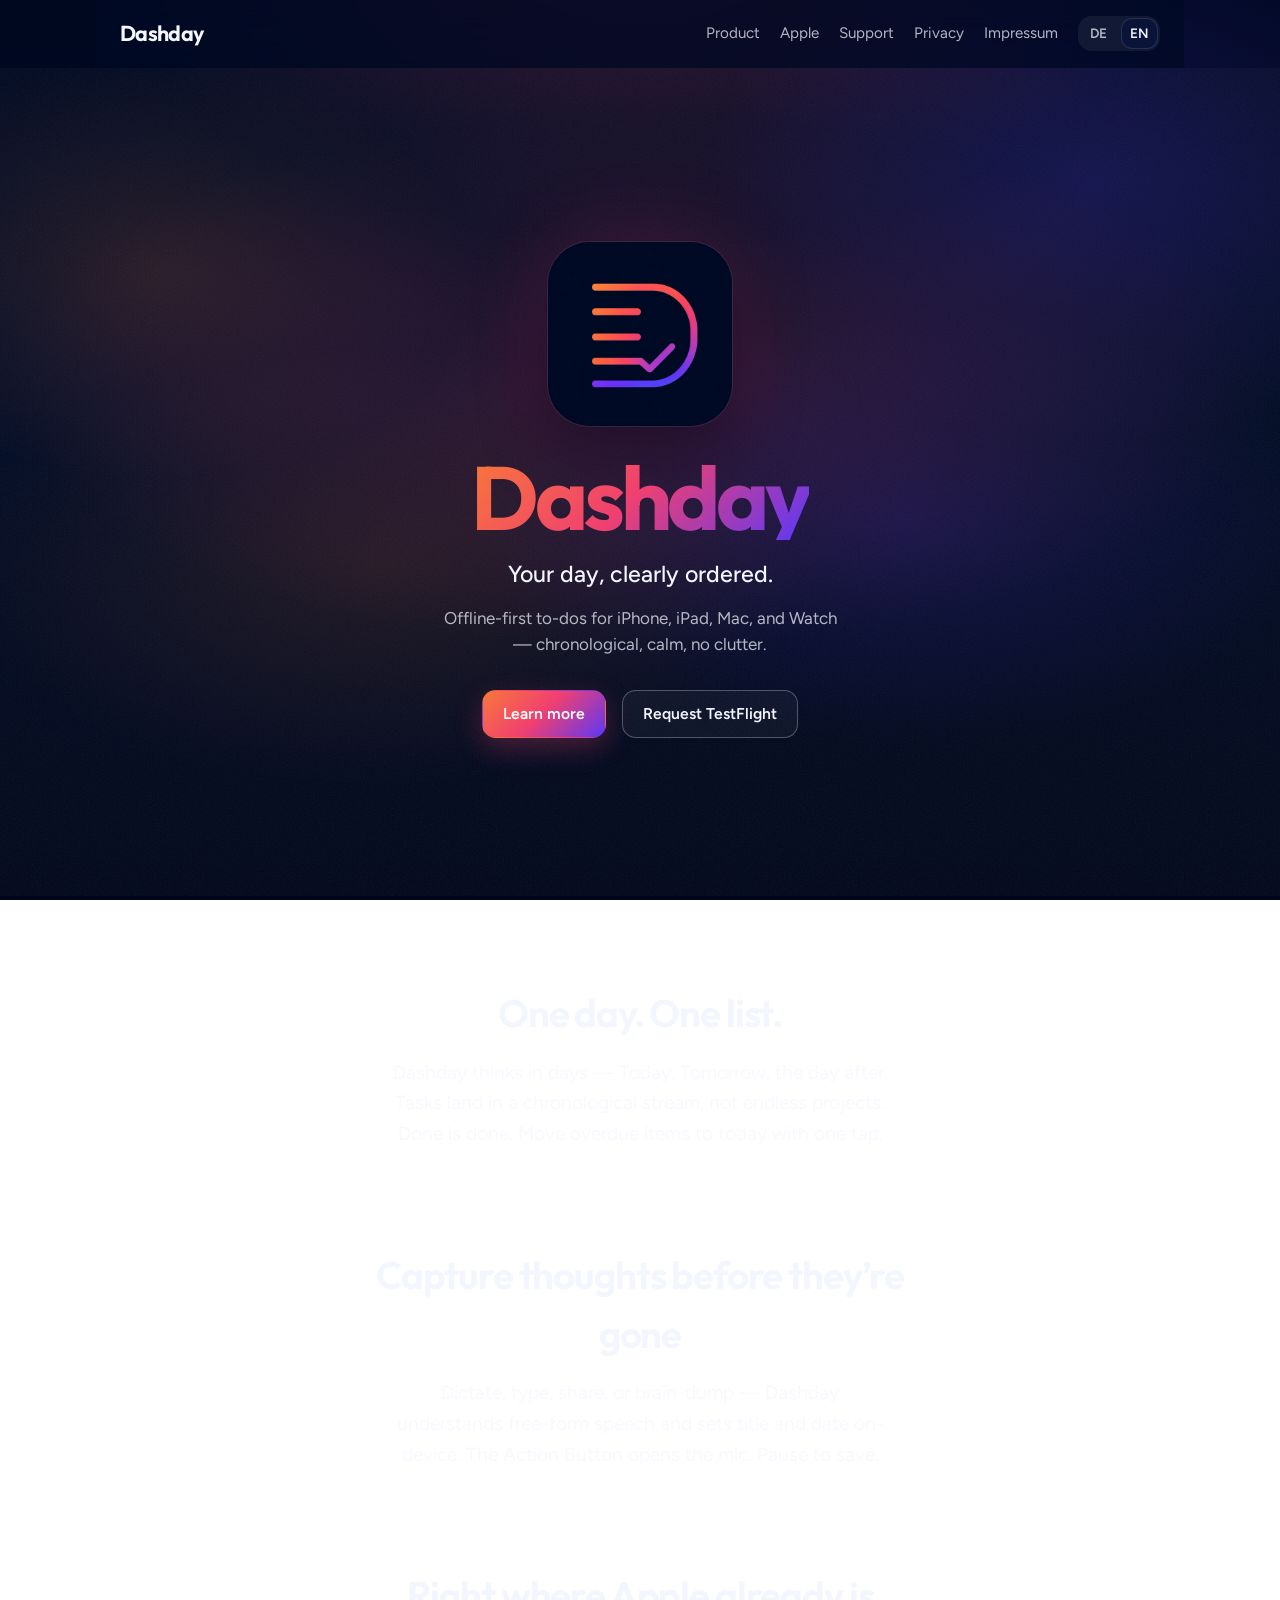
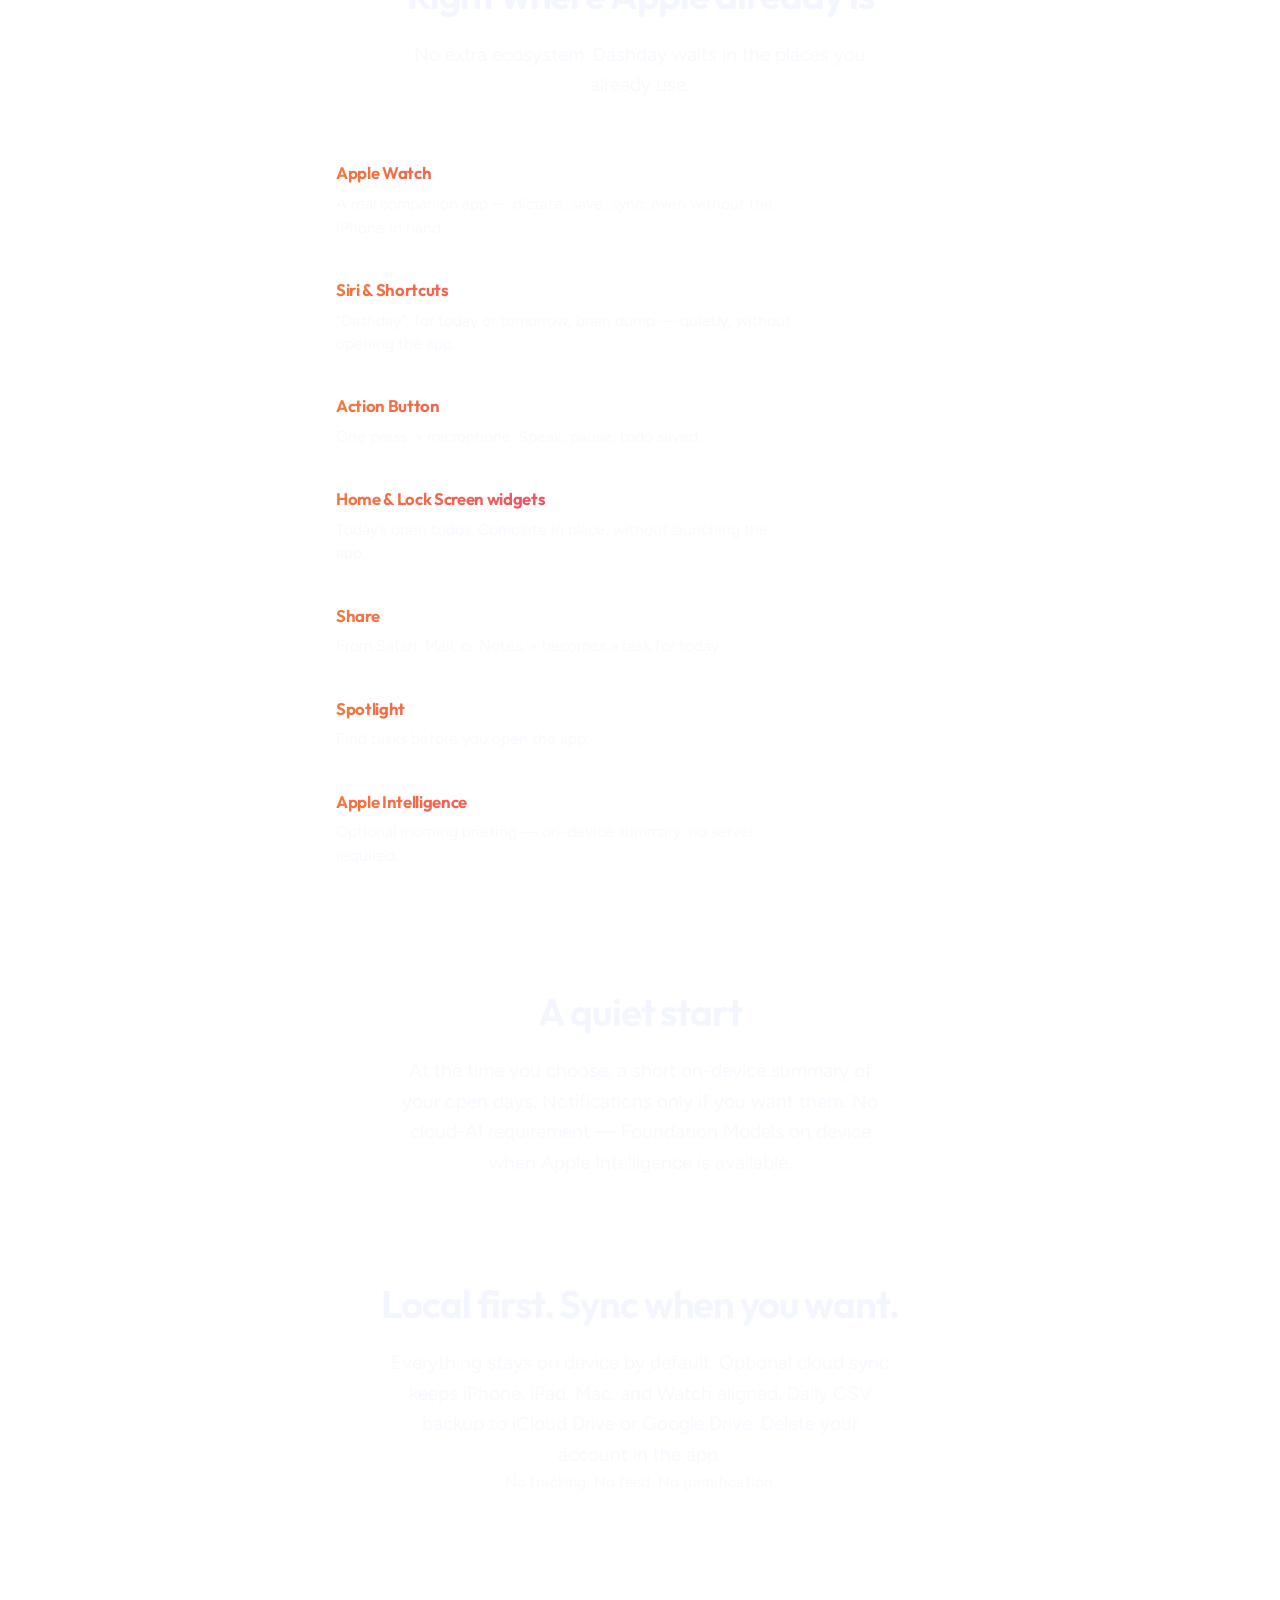
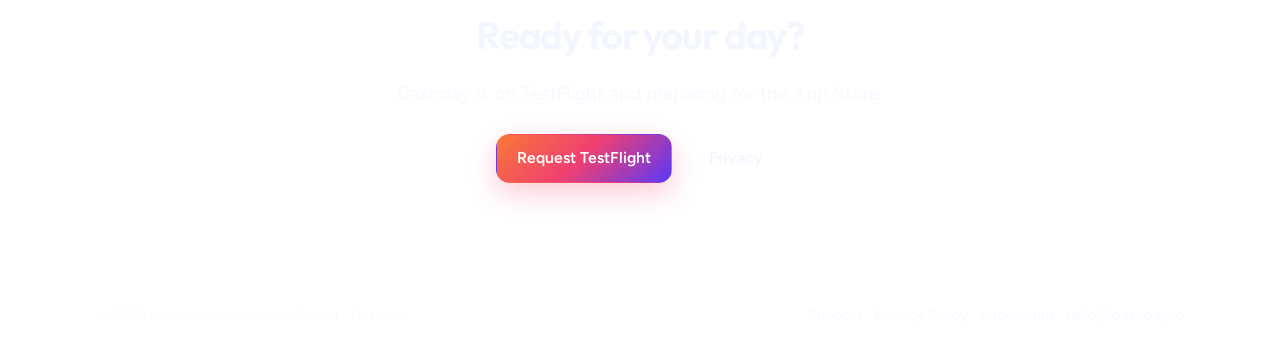
==== commit 60f3f6bc: "Split site into /de/ and /en/ with locale URLs and redirects. Root and legacy /privacy|/support|/imp" ====
--- a/index.html
+++ b/index.html
@@ -1,190 +1,18 @@
 <!DOCTYPE html>
-<html lang="de">
+<html lang="en">
   <head>
     <meta charset="utf-8" />
     <meta name="viewport" content="width=device-width, initial-scale=1" />
-    <title>Dashday — Dein Tag, klar geordnet</title>
-    <meta
-      name="description"
-      content="Dashday: Offline-first To-dos für iPhone, iPad, Mac und Apple Watch. Heute &amp; Morgen klar sortiert — mit Siri, Widgets, Action Button und lokalem Morgen-Briefing."
-    />
+    <title>Dashday</title>
+    <meta name="description" content="Dashday — offline-first to-dos for Apple devices." />
     <link rel="canonical" href="https://dashday.io/" />
-    <meta property="og:title" content="Dashday — Dein Tag, klar geordnet" />
-    <meta
-      property="og:description"
-      content="Offline-first To-dos für Apple-Geräte. Erfassen mit Siri, Watch, Widget &amp; Action Button. Optional Sync. Lokal und ruhig."
-    />
-    <meta property="og:url" content="https://dashday.io/" />
-    <meta property="og:type" content="website" />
-    <meta property="og:image" content="https://dashday.io/assets/icon-512.png" />
-    <meta name="theme-color" content="#000a24" />
-    <link rel="preconnect" href="https://fonts.googleapis.com" />
-    <link rel="preconnect" href="https://fonts.gstatic.com" crossorigin />
-    <link
-      href="https://fonts.googleapis.com/css2?family=Figtree:wght@400;500;600;700&family=Outfit:wght@500;600;700&display=swap"
-      rel="stylesheet"
-    />
-    <link rel="stylesheet" href="styles.css" />
-    <link rel="icon" href="favicon.svg" type="image/svg+xml" />
-    <link rel="apple-touch-icon" href="assets/apple-touch-icon.png" />
+    <meta http-equiv="refresh" content="0;url=/en/" />
+    <script src="/assets/i18n.js"></script>
+    <script>
+      DashdayI18n.redirectRoot();
+    </script>
   </head>
   <body>
-    <header class="site-header" id="site-header">
-      <a class="brand" href="/">Dashday</a>
-      <nav class="nav" aria-label="Primary">
-        <a href="#tag">Produkt</a>
-        <a href="#apple">Apple</a>
-        <a href="/support/">Support</a>
-        <a href="/privacy/">Privacy</a>
-        <a href="/impressum/">Impressum</a>
-      </nav>
-    </header>
-
-    <main>
-      <section class="hero" aria-label="Dashday">
-        <div class="hero-atmosphere" aria-hidden="true"></div>
-        <div class="hero-inner">
-          <img
-            class="hero-icon"
-            src="assets/icon-512.png"
-            width="512"
-            height="512"
-            alt=""
-          />
-          <p class="hero-brand">Dashday</p>
-          <h1 class="hero-line">Dein Tag, klar geordnet.</h1>
-          <p class="hero-sub">
-            Offline-first To-dos für iPhone, iPad, Mac und Watch — chronologisch, ruhig, ohne Ballast.
-          </p>
-          <div class="cta-row">
-            <a class="button button-primary" href="#tag">Mehr erfahren</a>
-            <a
-              class="button button-ghost"
-              data-mail="support"
-              data-label="TestFlight anfragen"
-              data-subject="Dashday TestFlight"
-              href="#"
-              >TestFlight anfragen</a
-            >
-          </div>
-        </div>
-      </section>
-
-      <section class="section section-wide" id="tag">
-        <h2>Ein Tag. Eine Liste.</h2>
-        <p class="lead">
-          Dashday denkt in Tagen — Heute, Morgen, Übermorgen. Aufgaben landen im
-          chronologischen Stream, nicht in endlosen Projekten. Fertig ist fertig.
-          Überfälliges kannst du mit einem Tippen auf heute ziehen.
-        </p>
-      </section>
-
-      <section class="section section-wide" id="capture">
-        <h2>Gedanken festhalten, bevor sie weg sind</h2>
-        <p class="lead">
-          Diktieren, tippen, teilen oder Brain Dump — Dashday versteht freie Sprache
-          und setzt Datum und Titel lokal. Der Action Button öffnet das Mikrofon.
-          Pause speichert.
-        </p>
-      </section>
-
-      <section class="section section-wide" id="apple">
-        <h2>Genau dort, wo Apple schon ist</h2>
-        <p class="lead">
-          Kein Extra-Ökosystem. Dashday wartet an den Orten, die du ohnehin nutzt.
-        </p>
-        <ul class="surface-list">
-          <li>
-            <span class="surface-name">Apple Watch</span>
-            <span class="surface-desc">Eigene App — diktieren, sichern, syncen, auch ohne iPhone in der Hand.</span>
-          </li>
-          <li>
-            <span class="surface-name">Siri &amp; Shortcuts</span>
-            <span class="surface-desc">„Dashday“, für heute oder morgen, Brain Dump — leise, ohne die App zu öffnen.</span>
-          </li>
-          <li>
-            <span class="surface-name">Action Button</span>
-            <span class="surface-desc">Ein Druck → Mikrofon. Sprechen, Pause, Todo steht.</span>
-          </li>
-          <li>
-            <span class="surface-name">Home- &amp; Lock-Screen-Widgets</span>
-            <span class="surface-desc">Offene Todos von heute. Direkt abhaken, ohne die App zu starten.</span>
-          </li>
-          <li>
-            <span class="surface-name">Teilen</span>
-            <span class="surface-desc">Aus Safari, Mail oder Notizen → wird Aufgabe für heute.</span>
-          </li>
-          <li>
-            <span class="surface-name">Spotlight</span>
-            <span class="surface-desc">Aufgaben durchsuchen, bevor du die App öffnest.</span>
-          </li>
-          <li>
-            <span class="surface-name">Apple Intelligence</span>
-            <span class="surface-desc">Optionales Morgen-Briefing — Zusammenfassung auf dem Gerät, ohne Server.</span>
-          </li>
-        </ul>
-      </section>
-
-      <section class="section section-wide" id="briefing">
-        <h2>Der ruhige Start</h2>
-        <p class="lead">
-          Zur gewünschten Uhrzeit eine kurze, lokale Zusammenfassung deiner offenen
-          Tage. Mitteilungen nur, wenn du es willst. Kein Cloud-KI-Zwang —
-          Foundation Models auf dem Gerät, sobald Apple Intelligence bereitsteht.
-        </p>
-      </section>
-
-      <section class="section section-wide" id="sync">
-        <h2>Lokal zuerst. Sync, wenn du willst.</h2>
-        <p class="lead">
-          Alles liegt standardmäßig auf dem Gerät. Optional hält Cloud-Sync iPhone,
-          iPad, Mac und Watch auf dem gleichen Stand. Tägliches CSV-Backup nach
-          iCloud Drive oder Google Drive. Account löschen geht in der App.
-        </p>
-        <p class="section-note">
-          Kein Tracking. Kein Feed. Keine Gamification.
-        </p>
-      </section>
-
-      <section class="section section-wide section-closing" id="cta">
-        <h2>Bereit für deinen Tag?</h2>
-        <p class="lead">
-          Dashday ist in TestFlight und in Vorbereitung für den App Store.
-        </p>
-        <div class="cta-row cta-row-static">
-          <a
-            class="button button-primary"
-            data-mail="support"
-            data-label="TestFlight anfragen"
-            data-subject="Dashday TestFlight"
-            href="#"
-            >TestFlight anfragen</a
-          >
-          <a class="button button-ghost" href="/privacy/">Datenschutz</a>
-        </div>
-      </section>
-    </main>
-
-    <footer class="site-footer">
-      <span>© <span id="year"></span> mediawaves services GmbH · Dashday</span>
-      <span>
-        <a href="/support/">Support</a>
-        ·
-        <a href="/privacy/">Privacy Policy</a>
-        ·
-        <a href="/impressum/">Impressum</a>
-        ·
-        <span data-mail="support"></span>
-      </span>
-    </footer>
-
-    <script src="assets/contact.js" defer></script>
-    <script>
-      document.getElementById("year").textContent = String(new Date().getFullYear());
-      const header = document.getElementById("site-header");
-      const onScroll = () => header.classList.toggle("is-scrolled", window.scrollY > 8);
-      onScroll();
-      window.addEventListener("scroll", onScroll, { passive: true });
-    </script>
+    <p><a href="/en/">English</a> · <a href="/de/">Deutsch</a></p>
   </body>
 </html>
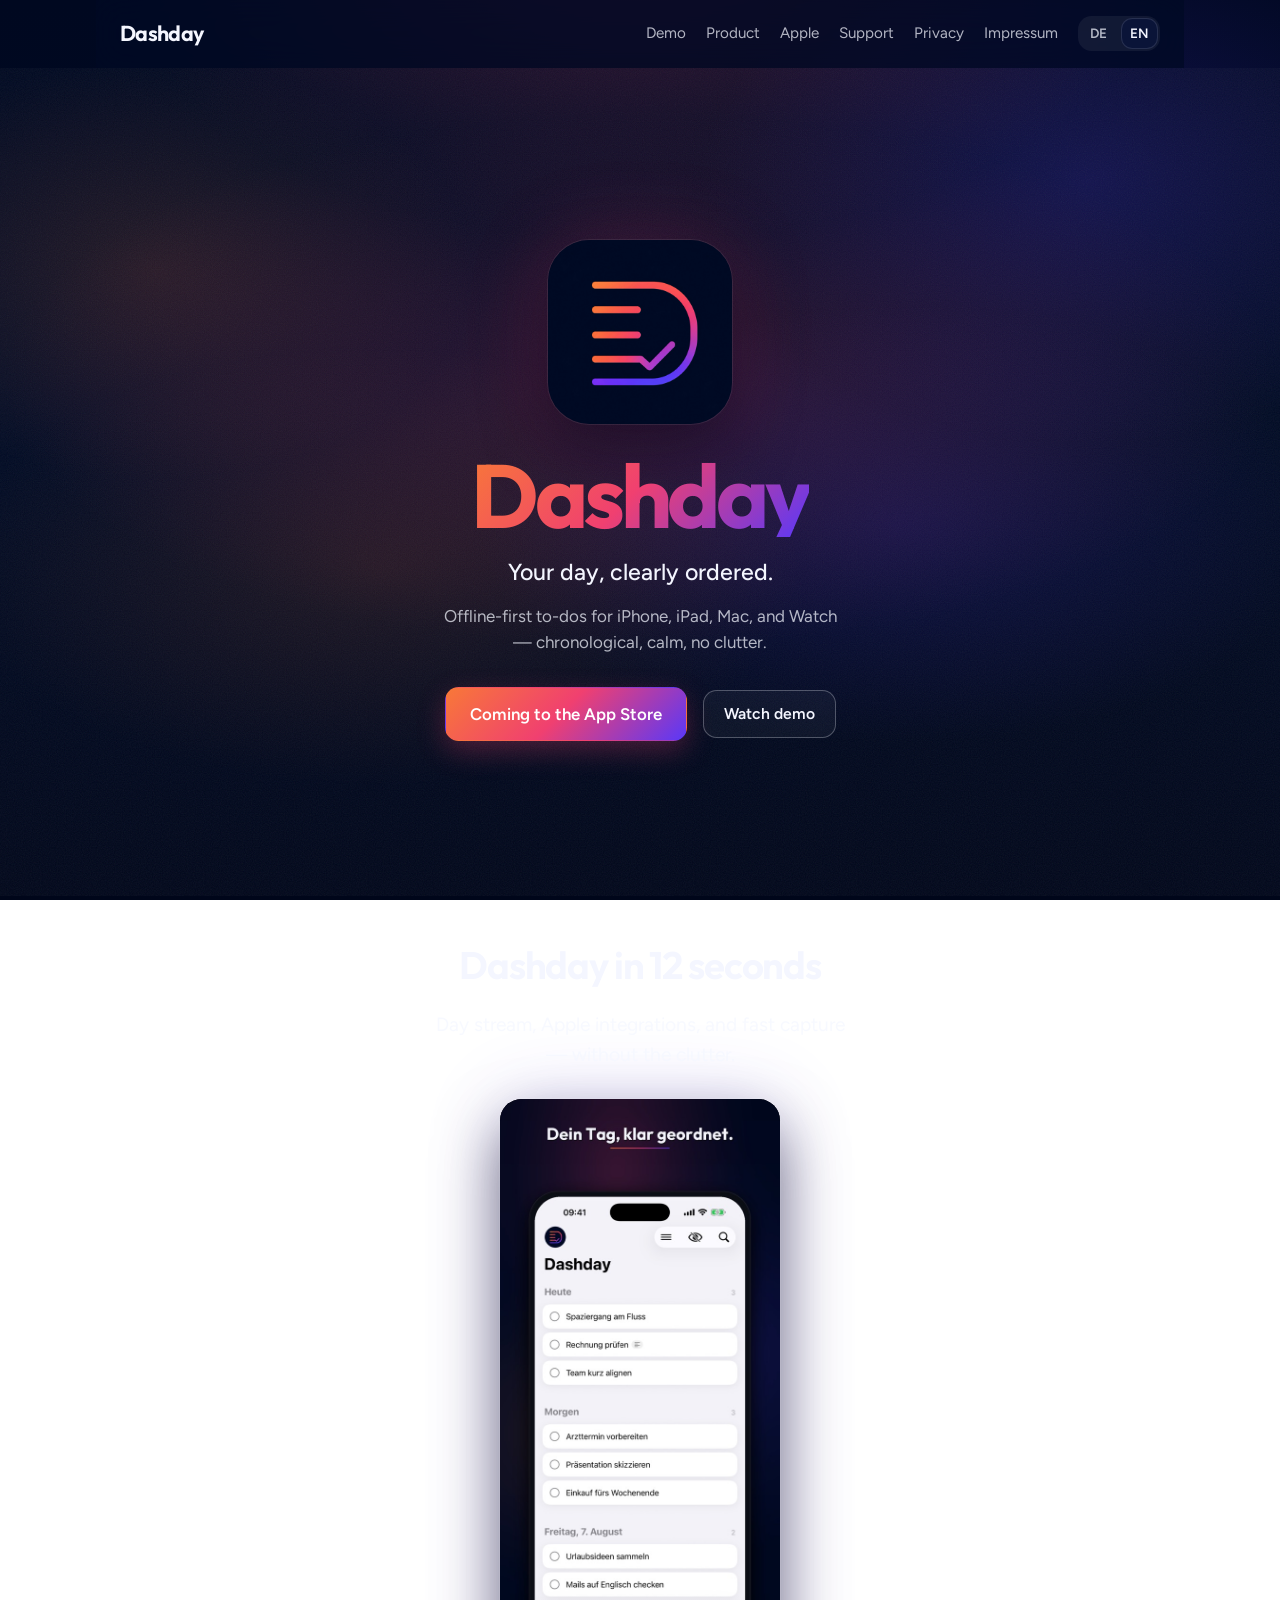
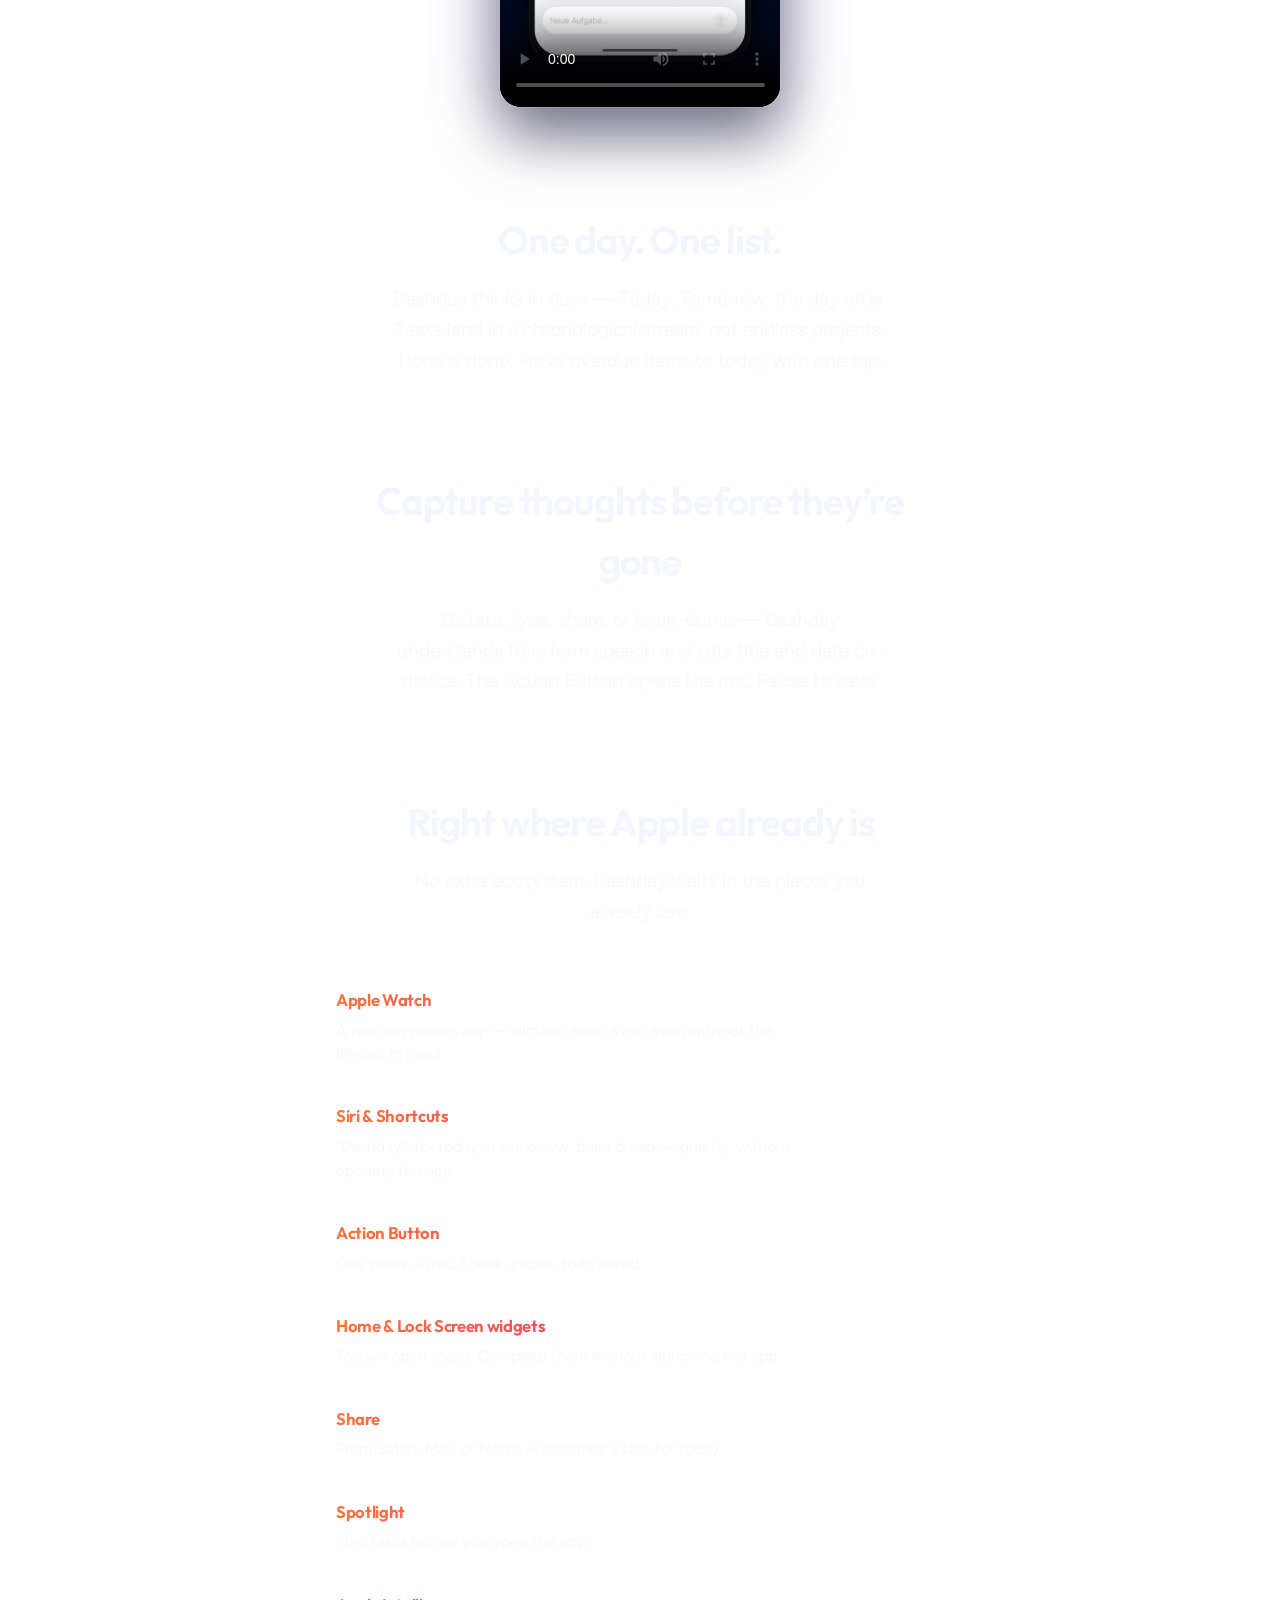
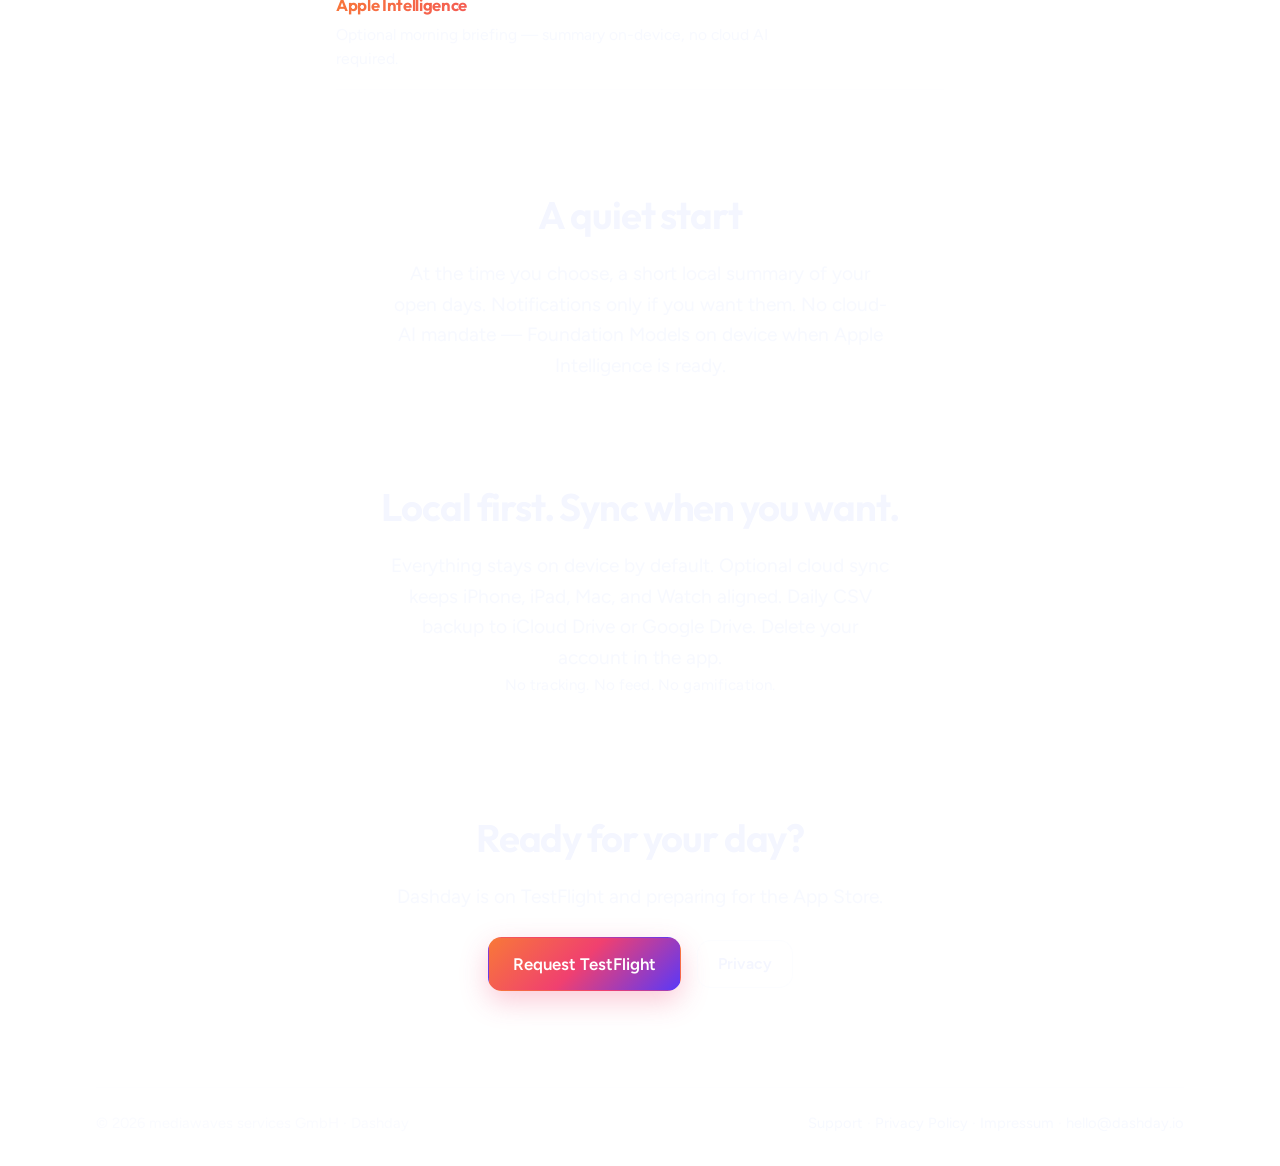
==== commit 676fe6ab: "Make dashday.io indexable with demo video and App Store CTA. Add robots/sitemap, SoftwareApplication" ====
--- a/index.html
+++ b/index.html
@@ -3,9 +3,21 @@
   <head>
     <meta charset="utf-8" />
     <meta name="viewport" content="width=device-width, initial-scale=1" />
-    <title>Dashday</title>
-    <meta name="description" content="Dashday — offline-first to-dos for Apple devices." />
+    <title>Dashday — Offline-first to-do app for Apple</title>
+    <meta
+      name="description"
+      content="Dashday is an offline-first to-do app for iPhone, iPad, Mac, and Apple Watch. Choose your language to continue."
+    />
+    <meta name="robots" content="index,follow" />
     <link rel="canonical" href="https://dashday.io/" />
+    <link rel="alternate" hreflang="de" href="https://dashday.io/de/" />
+    <link rel="alternate" hreflang="en" href="https://dashday.io/en/" />
+    <link rel="alternate" hreflang="x-default" href="https://dashday.io/" />
+    <meta property="og:site_name" content="Dashday" />
+    <meta property="og:title" content="Dashday" />
+    <meta property="og:description" content="Offline-first to-dos for Apple devices." />
+    <meta property="og:url" content="https://dashday.io/" />
+    <meta property="og:image" content="https://dashday.io/assets/icon-512.png" />
     <meta http-equiv="refresh" content="0;url=/en/" />
     <script src="/assets/i18n.js"></script>
     <script>
@@ -13,6 +25,14 @@
     </script>
   </head>
   <body>
-    <p><a href="/en/">English</a> · <a href="/de/">Deutsch</a></p>
+    <main style="font-family: system-ui, sans-serif; max-width: 28rem; margin: 4rem auto; padding: 0 1.25rem; line-height: 1.5">
+      <h1>Dashday</h1>
+      <p>Offline-first to-dos for iPhone, iPad, Mac, and Apple Watch.</p>
+      <p>
+        <a href="/en/">Continue in English</a>
+        ·
+        <a href="/de/">Weiter auf Deutsch</a>
+      </p>
+    </main>
   </body>
 </html>
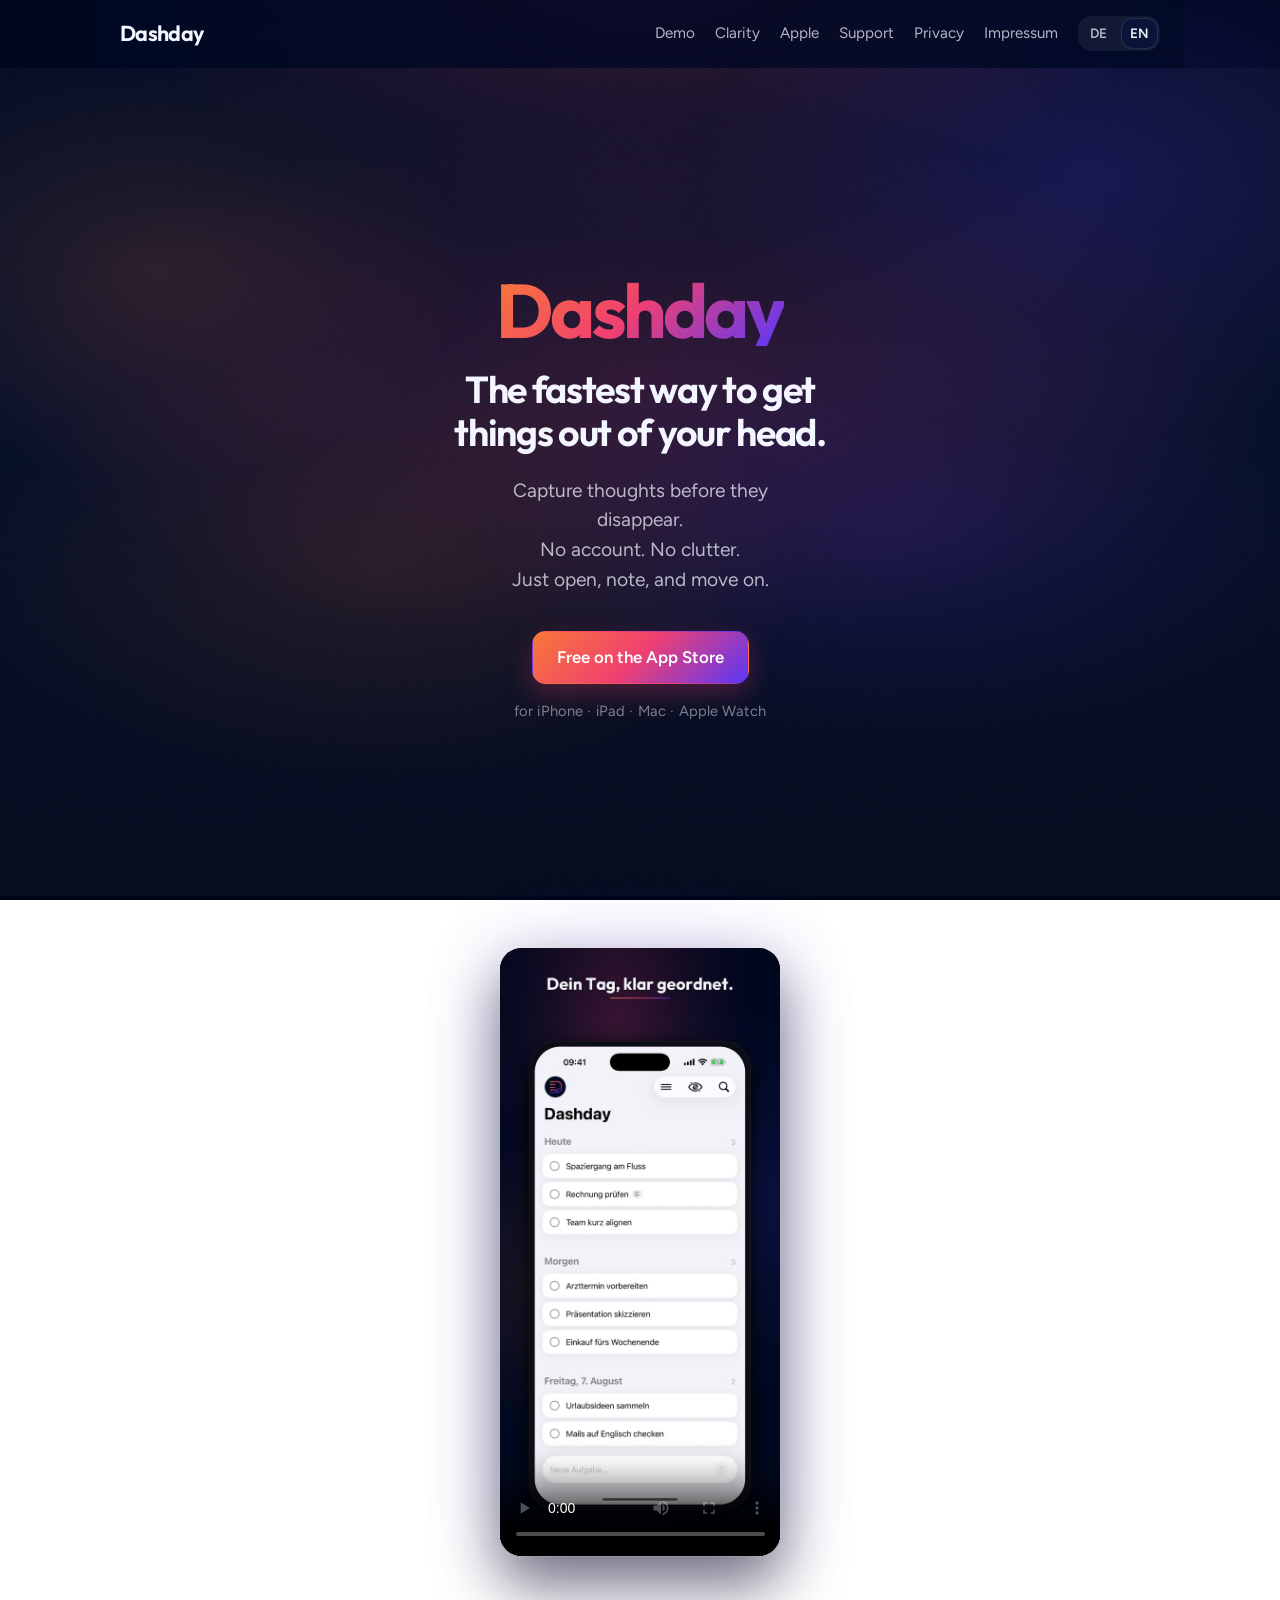
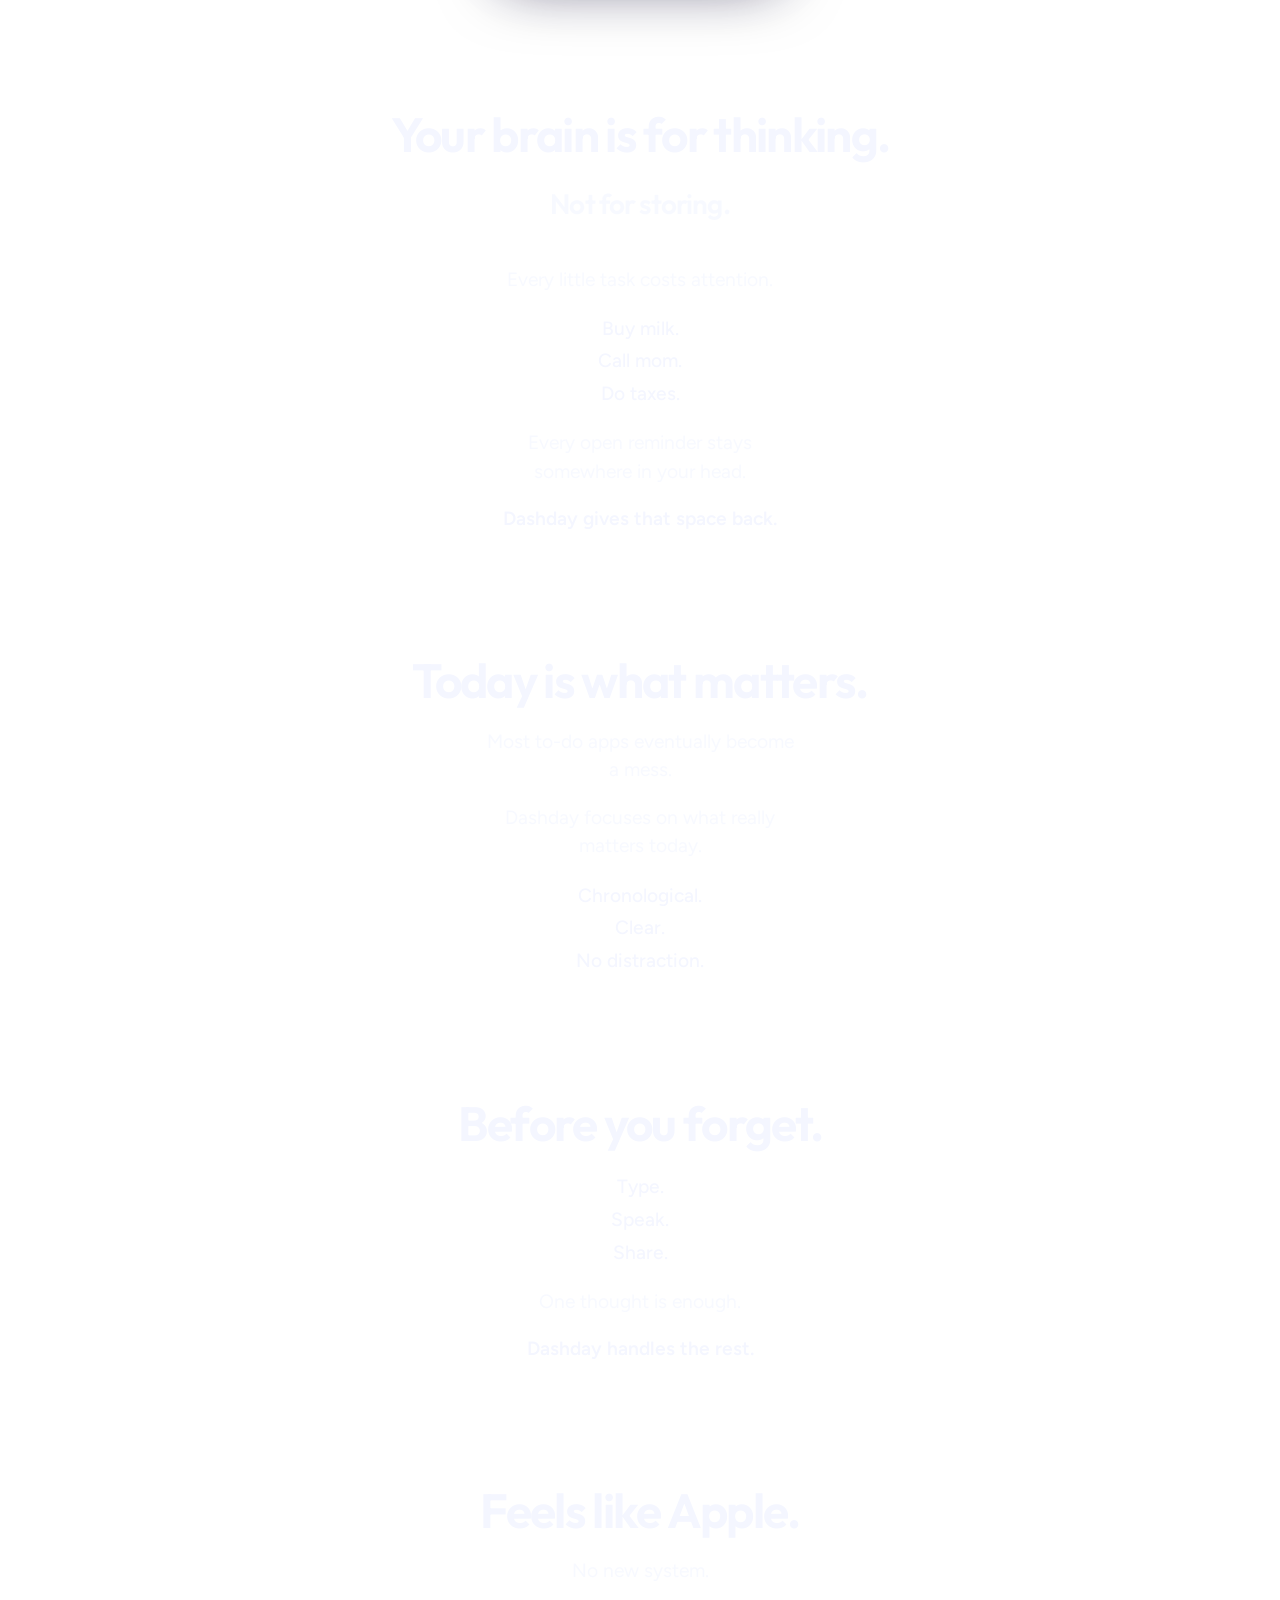
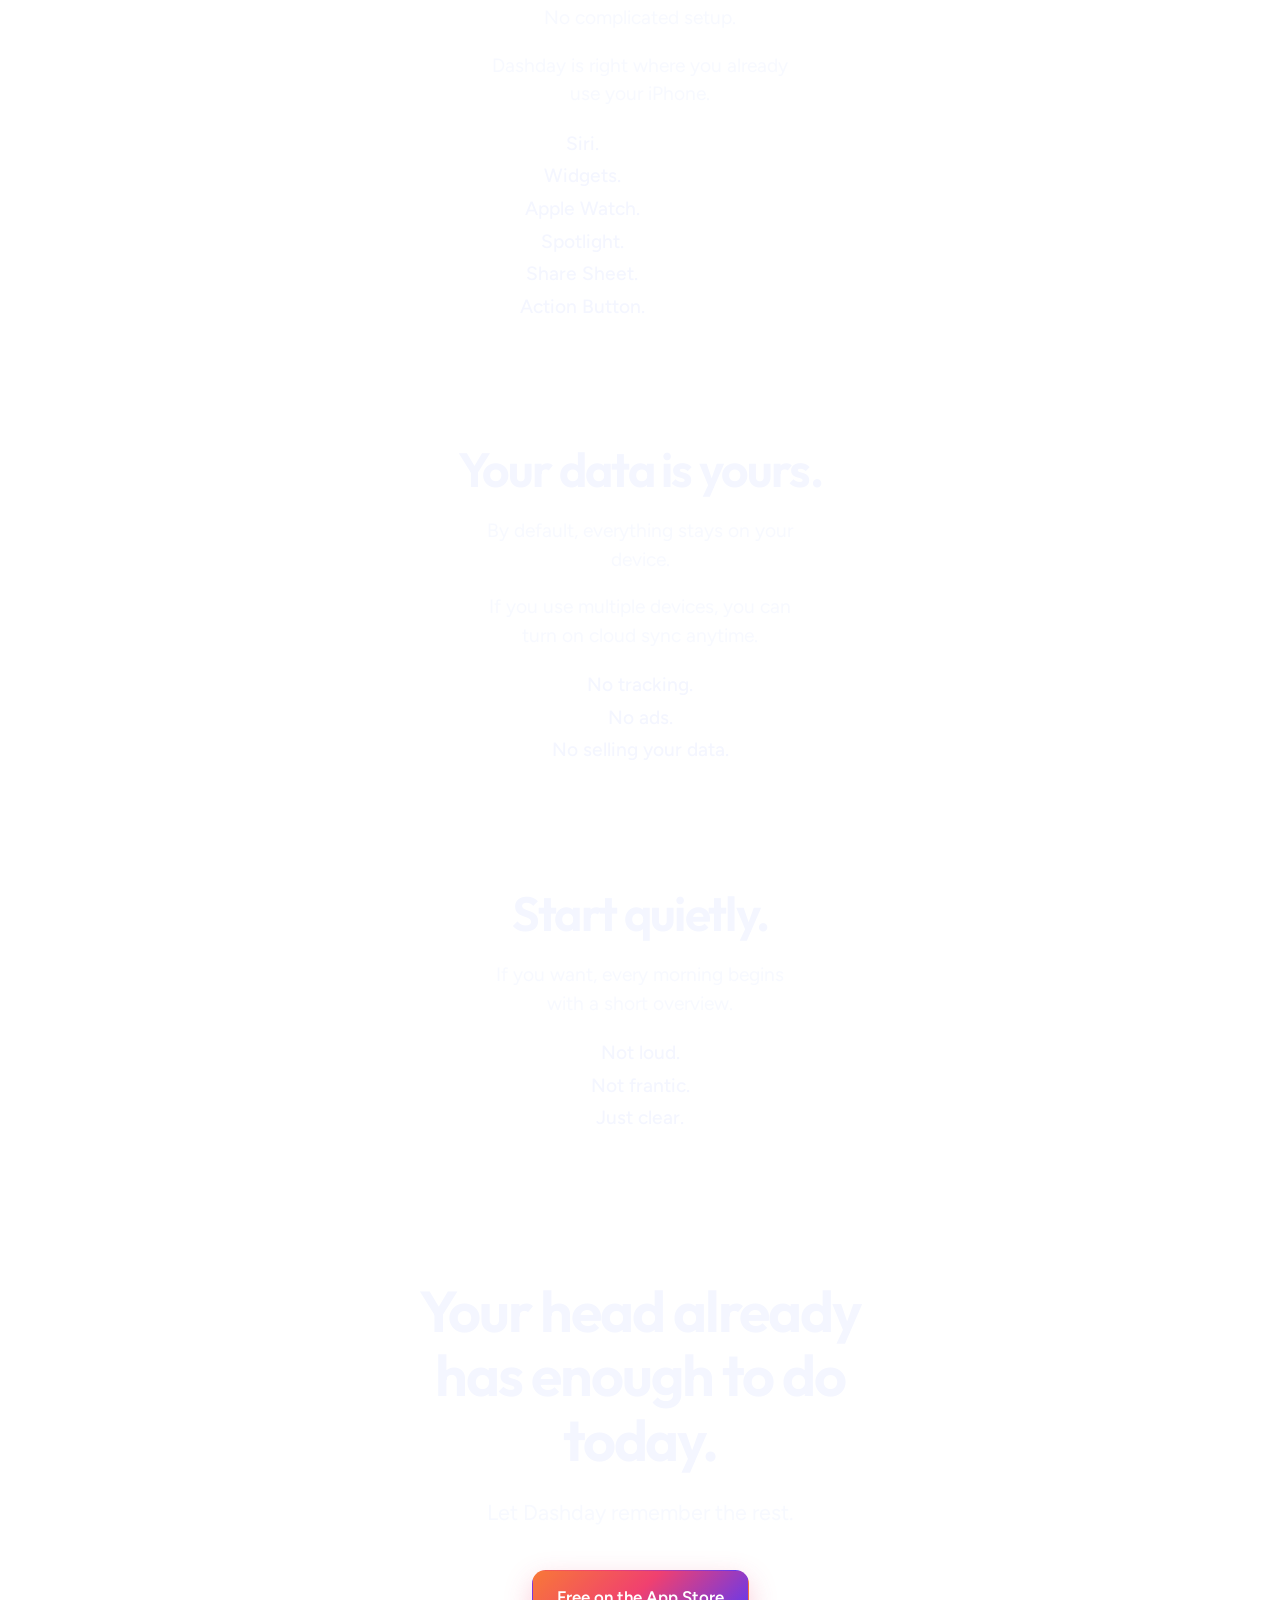
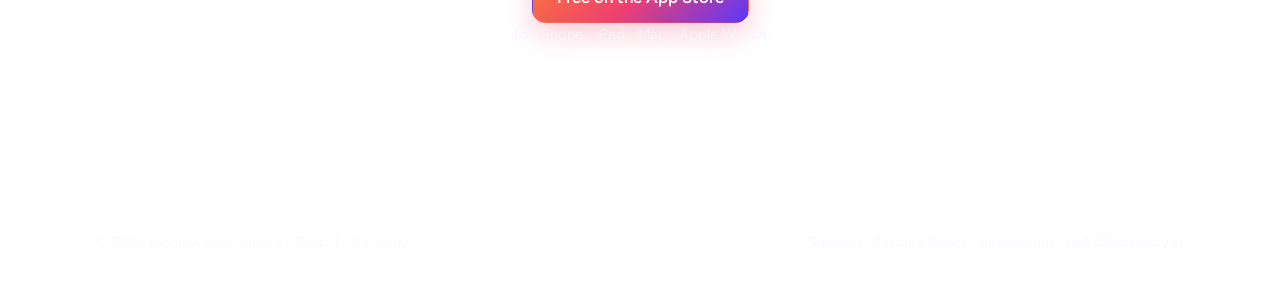
==== commit 45c335fe: "Reposition landing around mental relief, not productivity. Rewrite DE/EN copy for clarity and calm, " ====
--- a/index.html
+++ b/index.html
@@ -3,10 +3,10 @@
   <head>
     <meta charset="utf-8" />
     <meta name="viewport" content="width=device-width, initial-scale=1" />
-    <title>Dashday — Offline-first to-do app for Apple</title>
+    <title>Dashday — The fastest way to get things out of your head</title>
     <meta
       name="description"
-      content="Dashday is an offline-first to-do app for iPhone, iPad, Mac, and Apple Watch. Choose your language to continue."
+      content="Dashday: get thoughts out of your head instantly. No account, no clutter — for iPhone, iPad, Mac, and Apple Watch."
     />
     <meta name="robots" content="index,follow" />
     <link rel="canonical" href="https://dashday.io/" />
@@ -15,7 +15,7 @@
     <link rel="alternate" hreflang="x-default" href="https://dashday.io/" />
     <meta property="og:site_name" content="Dashday" />
     <meta property="og:title" content="Dashday" />
-    <meta property="og:description" content="Offline-first to-dos for Apple devices." />
+    <meta property="og:description" content="The fastest way to get things out of your head." />
     <meta property="og:url" content="https://dashday.io/" />
     <meta property="og:image" content="https://dashday.io/assets/icon-512.png" />
     <meta http-equiv="refresh" content="0;url=/en/" />
@@ -27,7 +27,7 @@
   <body>
     <main style="font-family: system-ui, sans-serif; max-width: 28rem; margin: 4rem auto; padding: 0 1.25rem; line-height: 1.5">
       <h1>Dashday</h1>
-      <p>Offline-first to-dos for iPhone, iPad, Mac, and Apple Watch.</p>
+      <p>The fastest way to get things out of your head.</p>
       <p>
         <a href="/en/">Continue in English</a>
         ·
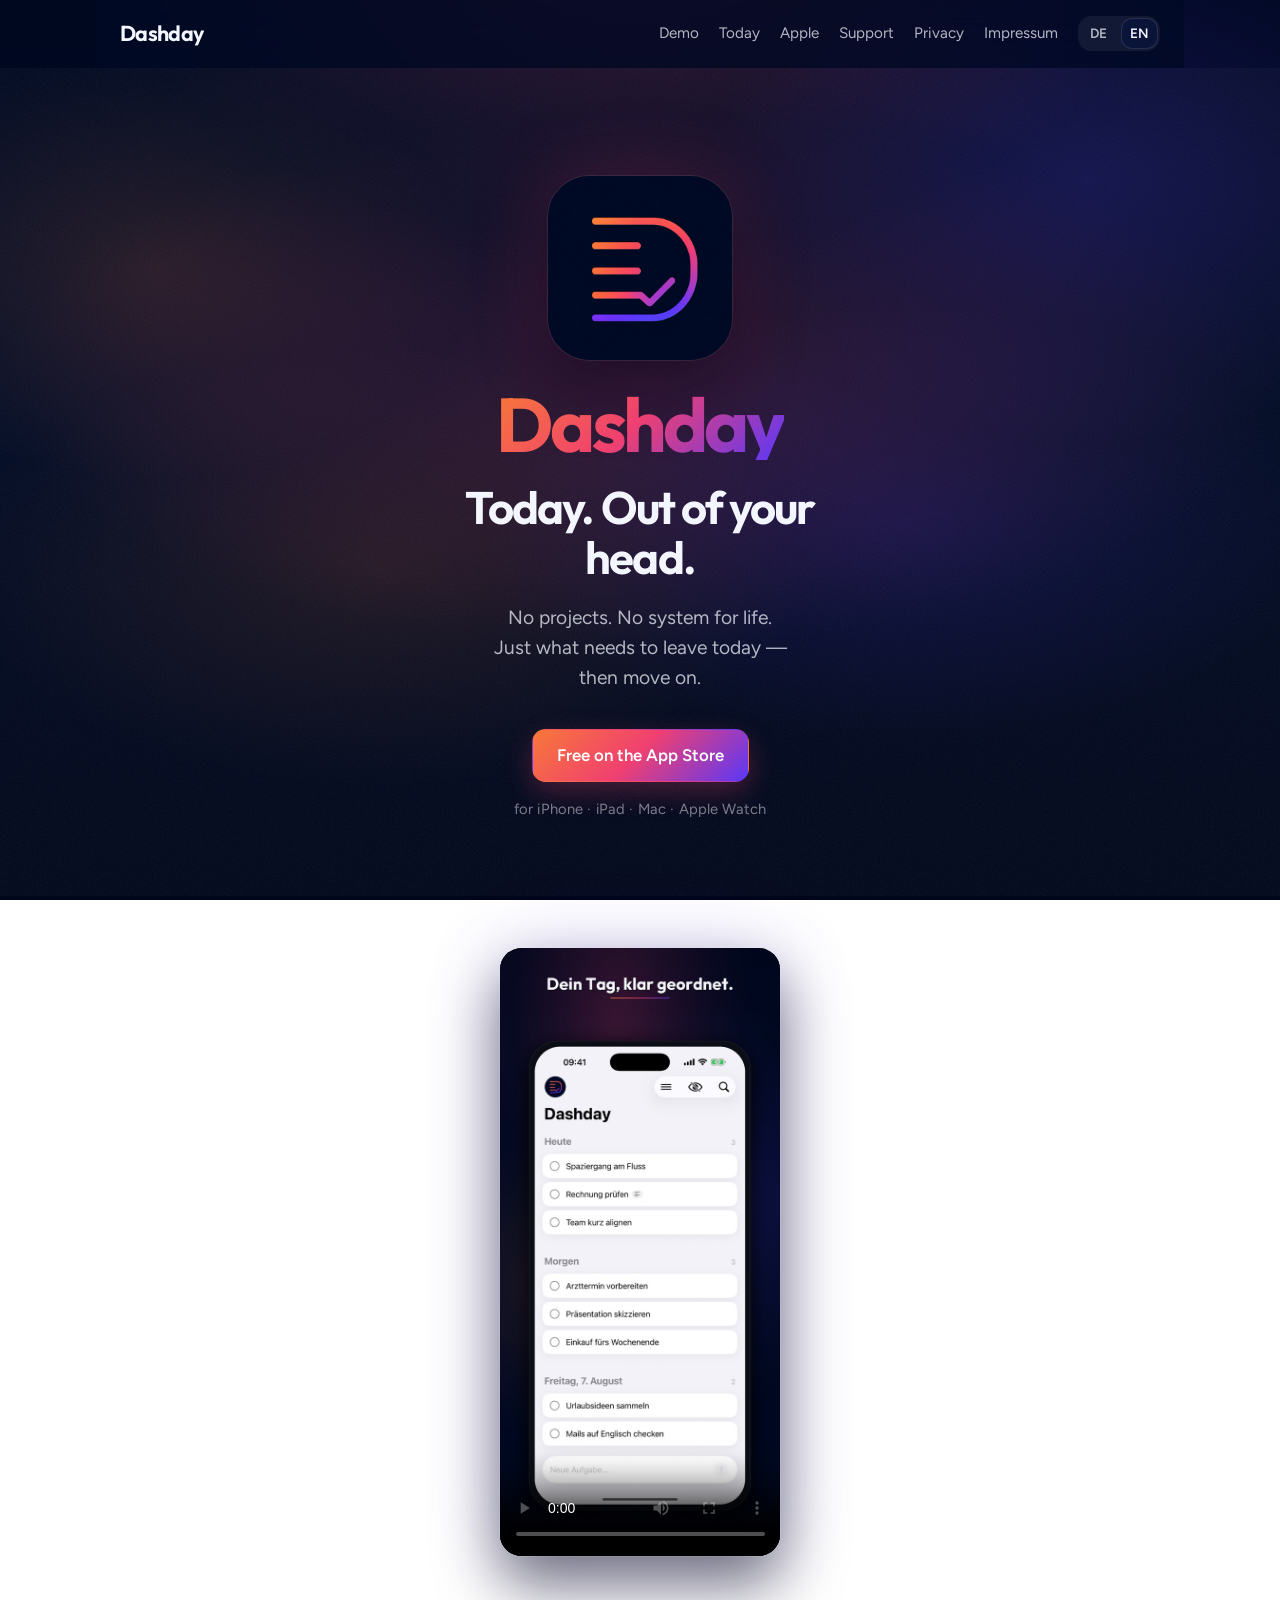
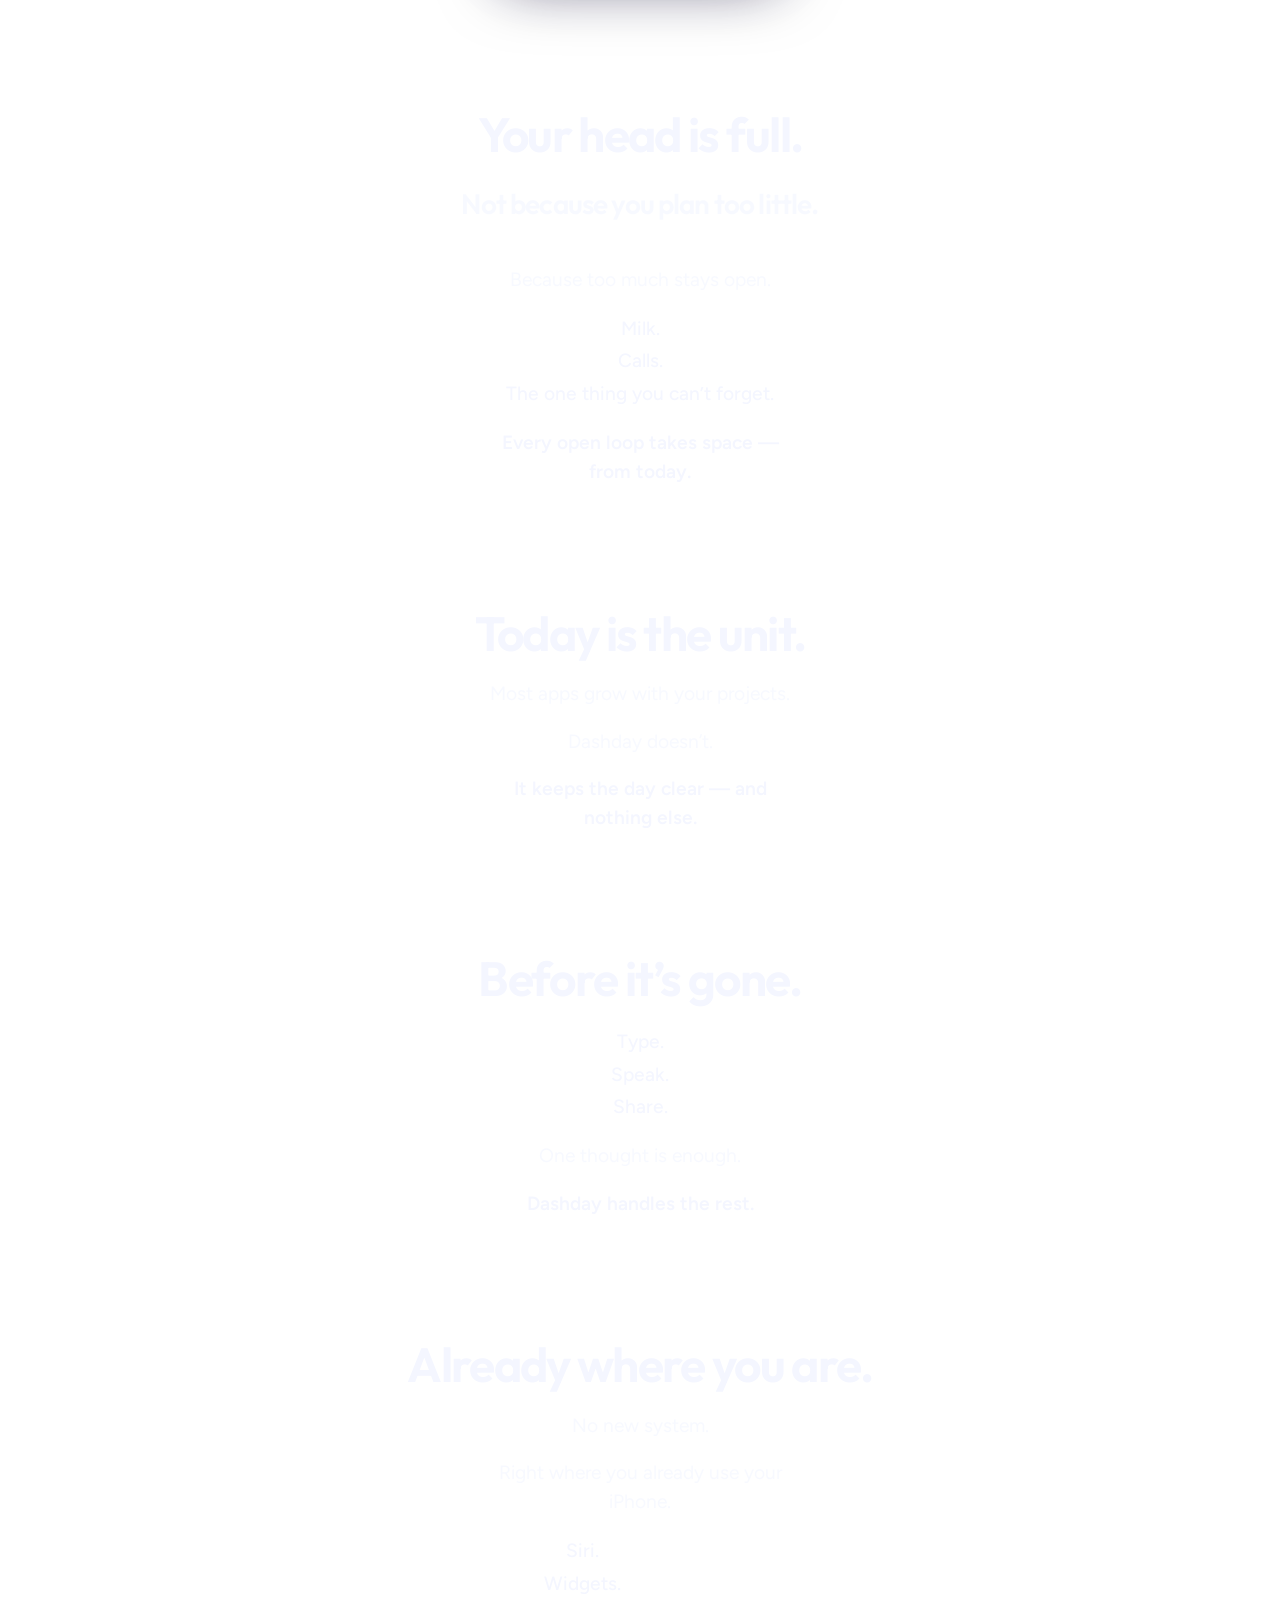
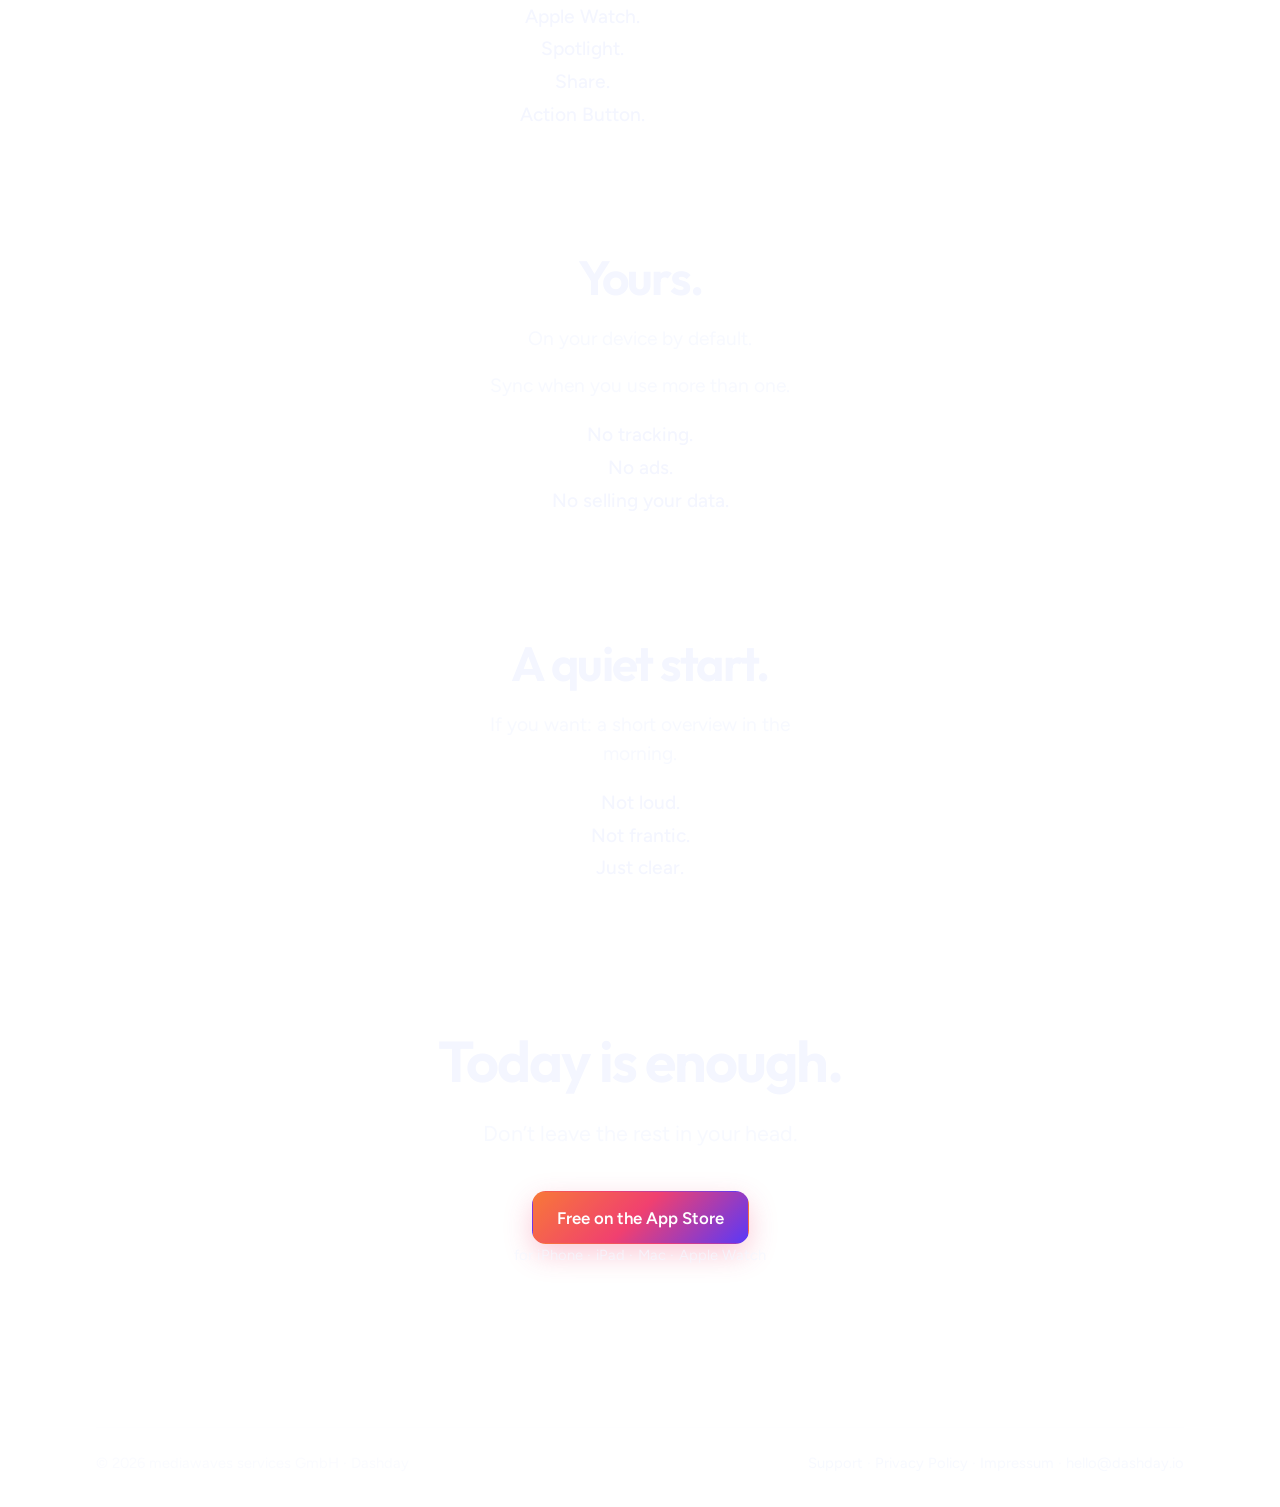
==== commit ecfa5543: "Reposition Dashday as today — out of your head. Replace productivity framing with a single philosoph" ====
--- a/index.html
+++ b/index.html
@@ -3,10 +3,10 @@
   <head>
     <meta charset="utf-8" />
     <meta name="viewport" content="width=device-width, initial-scale=1" />
-    <title>Dashday — The fastest way to get things out of your head</title>
+    <title>Dashday — Today. Out of your head.</title>
     <meta
       name="description"
-      content="Dashday: get thoughts out of your head instantly. No account, no clutter — for iPhone, iPad, Mac, and Apple Watch."
+      content="Dashday: today, out of your head. For iPhone, iPad, Mac, and Apple Watch."
     />
     <meta name="robots" content="index,follow" />
     <link rel="canonical" href="https://dashday.io/" />
@@ -15,7 +15,7 @@
     <link rel="alternate" hreflang="x-default" href="https://dashday.io/" />
     <meta property="og:site_name" content="Dashday" />
     <meta property="og:title" content="Dashday" />
-    <meta property="og:description" content="The fastest way to get things out of your head." />
+    <meta property="og:description" content="Today. Out of your head." />
     <meta property="og:url" content="https://dashday.io/" />
     <meta property="og:image" content="https://dashday.io/assets/icon-512.png" />
     <meta http-equiv="refresh" content="0;url=/en/" />
@@ -27,7 +27,7 @@
   <body>
     <main style="font-family: system-ui, sans-serif; max-width: 28rem; margin: 4rem auto; padding: 0 1.25rem; line-height: 1.5">
       <h1>Dashday</h1>
-      <p>The fastest way to get things out of your head.</p>
+      <p>Today. Out of your head.</p>
       <p>
         <a href="/en/">Continue in English</a>
         ·
